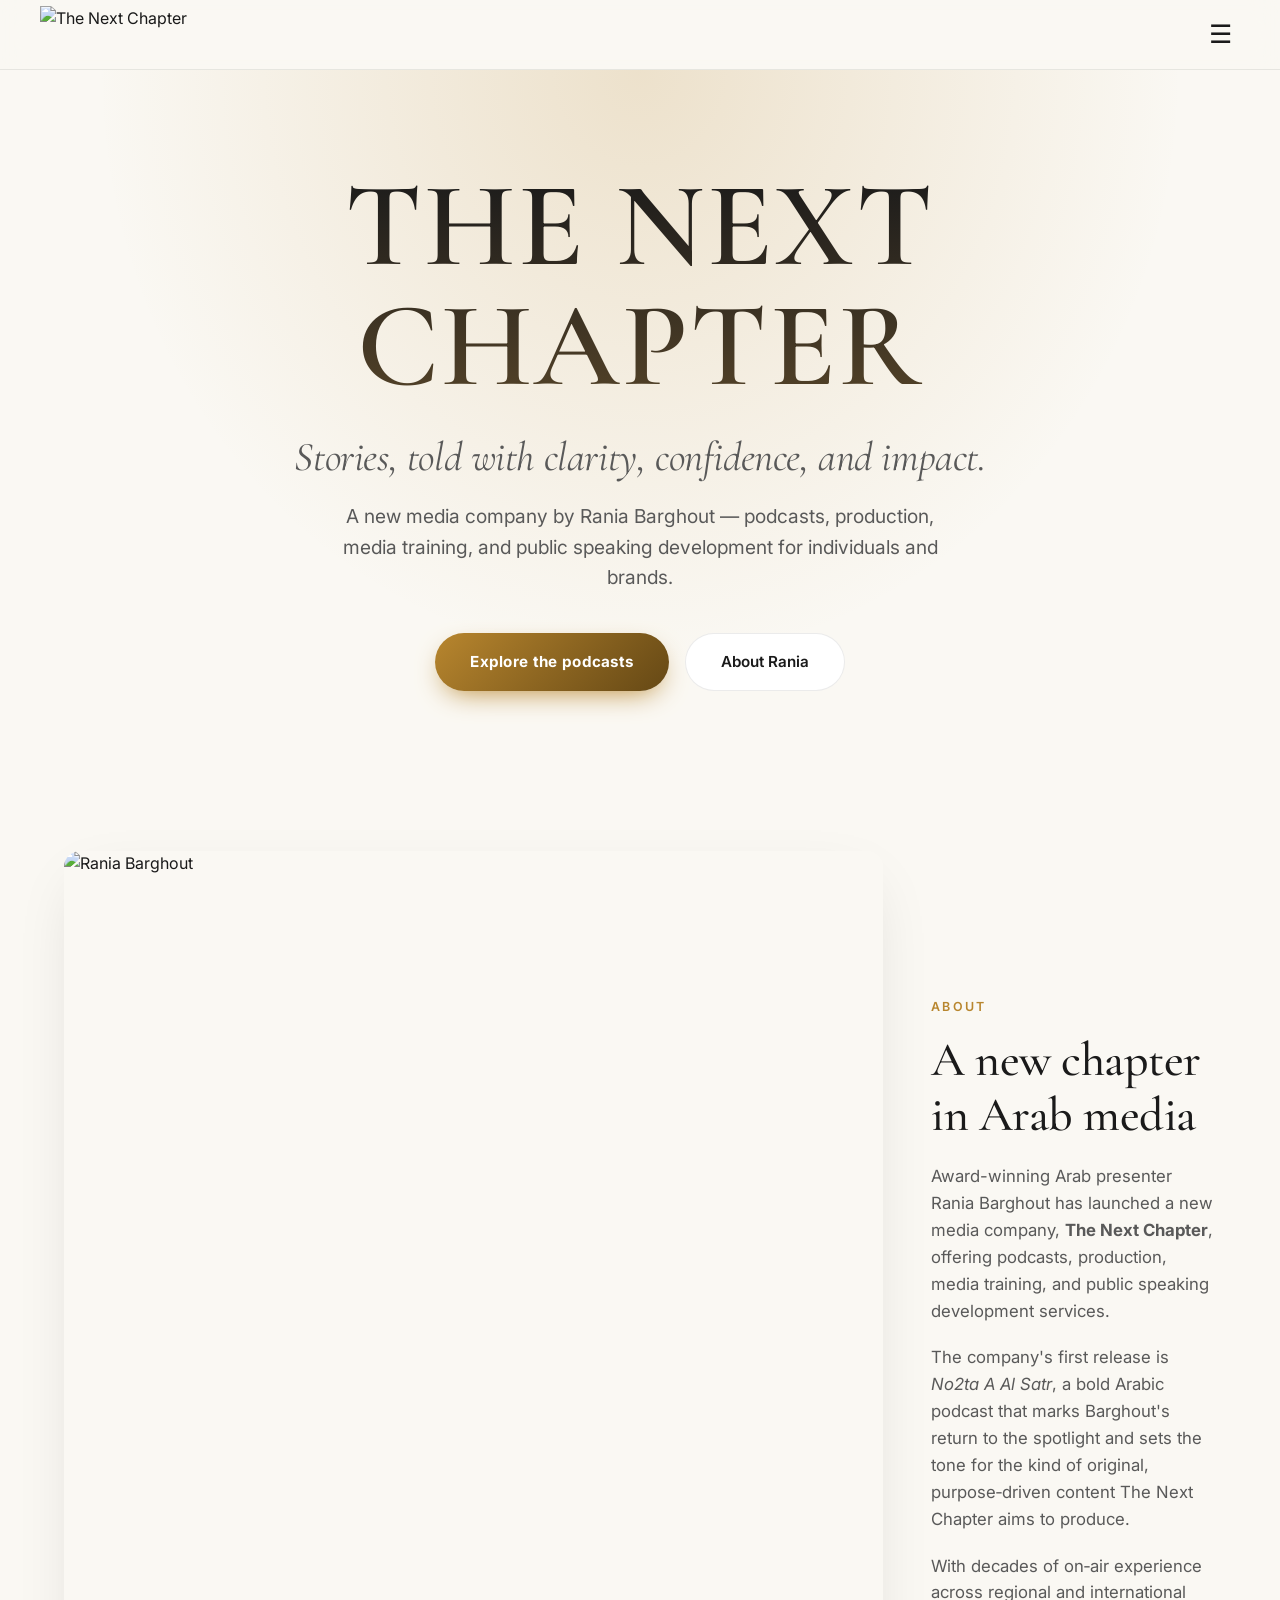
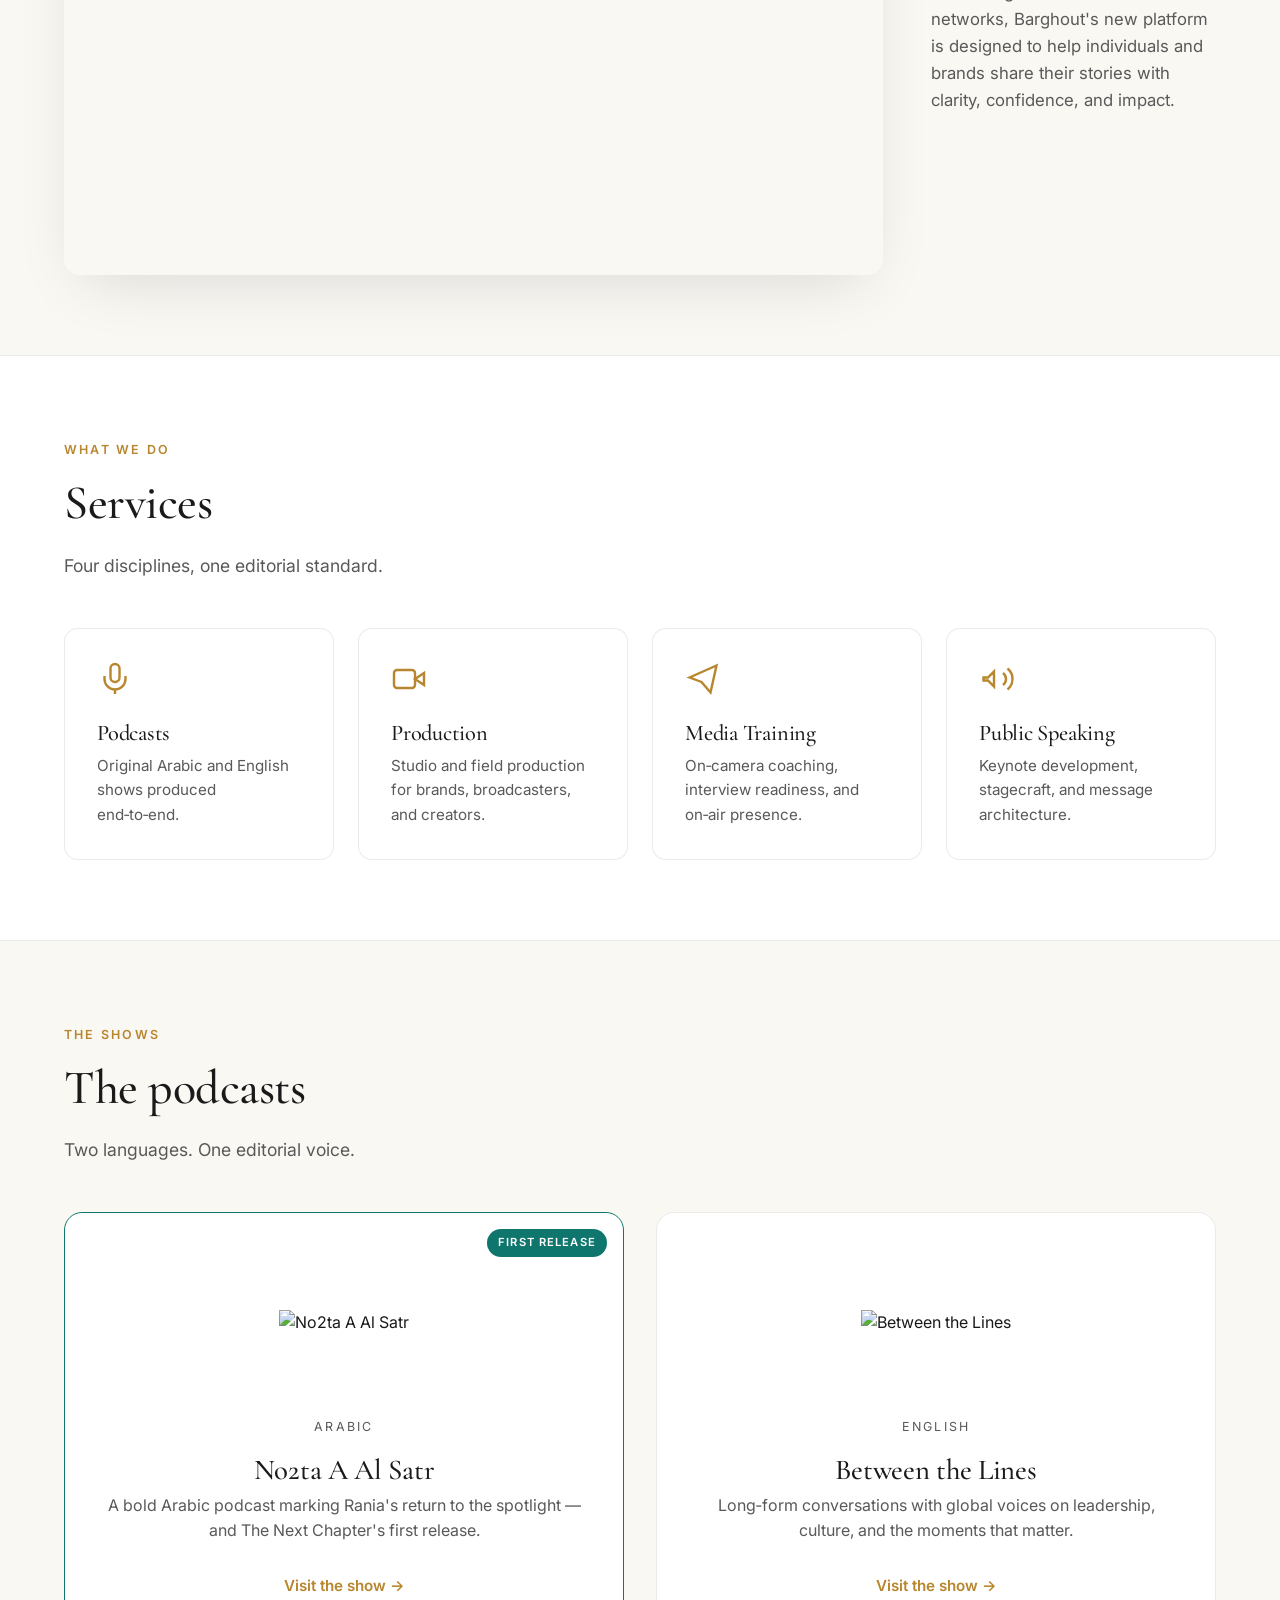
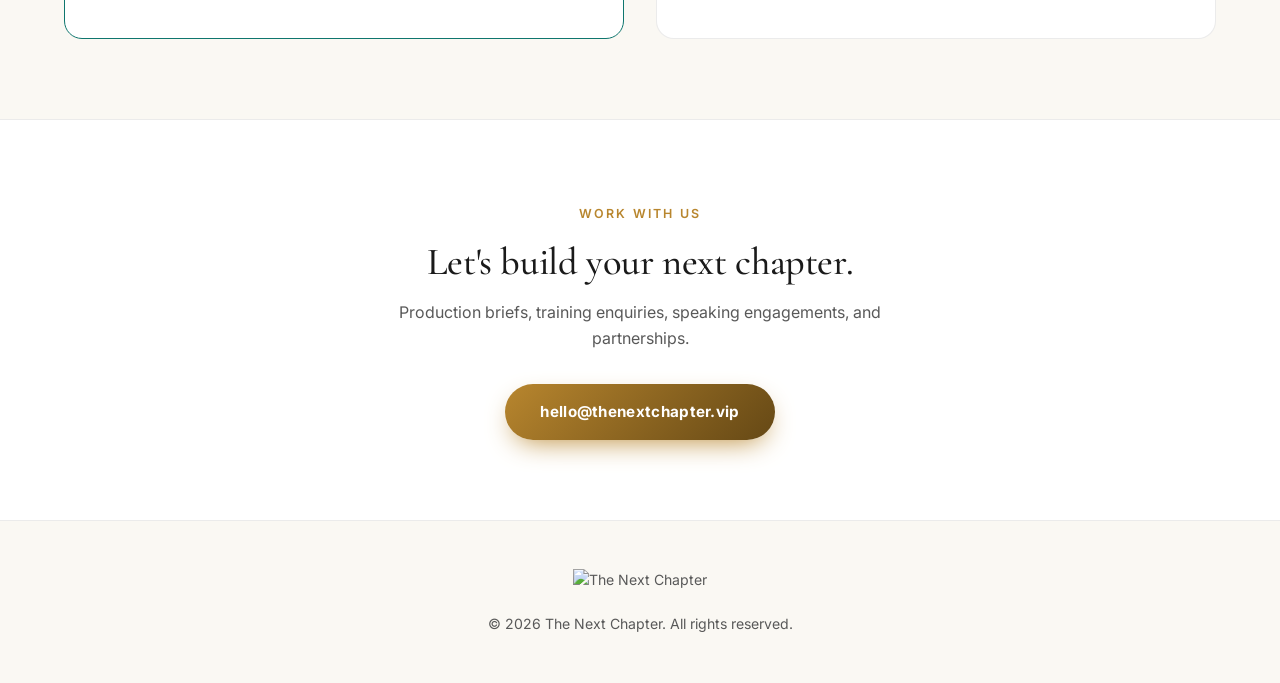
==== public/index.html @ 503af8ea "perf: serve responsive WebP for in-use photos (2MB -> ~83KB) Convert the heavy raster photos to WebP" ====
<!DOCTYPE html>
<html lang="en" dir="ltr">
<head>
  <meta charset="UTF-8">
  <meta name="viewport" content="width=device-width, initial-scale=1.0">
  <meta name="google-site-verification" content="riQlavt5PPJmKYnr7RUgLrCm9GCp0BMAmI5KmS_DDMw" />

  <title>The Next Chapter — Rania Barghout | Podcasts, Production & Media Training</title>
  <meta name="description" content="The Next Chapter is Rania Barghout's media company — podcasts, production, media training, and public speaking development. Home to No2ta A Al Satr and Between the Lines.">
  <meta name="keywords" content="The Next Chapter, Rania Barghout, No2ta A Al Satr, Between the Lines, Arab podcasts, media training, public speaking, production">
  <meta name="author" content="The Next Chapter">

  <link rel="canonical" href="https://thenextchapter.vip/">
  <meta property="og:type" content="website">
  <meta property="og:site_name" content="The Next Chapter">
  <meta property="og:title" content="The Next Chapter — Rania Barghout">
  <meta property="og:description" content="A new media company by Rania Barghout. Podcasts, production, media training, and public speaking development.">
  <meta property="og:url" content="https://thenextchapter.vip/">
  <meta property="og:image" content="https://thenextchapter.vip/__l5e/assets-v1/cdf34ebd-b5c4-424a-a6a2-67d703618b7e/tnc_logo.png">
  <meta name="twitter:card" content="summary_large_image">

  <link rel="icon" type="image/png" href="/__l5e/assets-v1/cdf34ebd-b5c4-424a-a6a2-67d703618b7e/tnc_logo.png">

  <script>
    // Pre-paint theme application (avoid FOUC)
    (function(){
      try {
        var t = localStorage.getItem('tnc-theme') || 'light';
        document.documentElement.setAttribute('data-theme', t);
      } catch(e) {}
    })();
  </script>

  <link rel="preconnect" href="https://fonts.googleapis.com">
  <link rel="preconnect" href="https://fonts.gstatic.com" crossorigin>
  <link href="https://fonts.googleapis.com/css2?family=Cormorant+Garamond:wght@400;500;600;700&family=Inter:wght@300;400;500;600;700&display=swap" rel="stylesheet">

  <style>
    :root {
      --bg: #0a0a0a;
      --bg-elev: #131313;
      --bg-card: #181818;
      --fg: #f5f5f5;
      --fg-muted: #a1a1a1;
      --border: rgba(255,255,255,0.08);
      --accent: #d4a84c;
      --accent-2: #14b8a6;
      --shadow: 0 20px 60px -20px rgba(0,0,0,0.6);
    }
    :root[data-theme="light"] {
      --bg: #faf8f3;
      --bg-elev: #ffffff;
      --bg-card: #ffffff;
      --fg: #1a1a1a;
      --fg-muted: #595959;
      --border: rgba(0,0,0,0.08);
      --accent: #b8862e;
      --accent-2: #0f766e;
      --shadow: 0 20px 60px -20px rgba(0,0,0,0.15);
    }

    * { margin: 0; padding: 0; box-sizing: border-box; }
    html { scroll-behavior: smooth; }
    body {
      font-family: 'Inter', -apple-system, sans-serif;
      background: var(--bg);
      color: var(--fg);
      line-height: 1.6;
      transition: background 0.3s ease, color 0.3s ease;
      -webkit-font-smoothing: antialiased;
    }
    h1, h2, h3 { font-family: 'Cormorant Garamond', serif; font-weight: 500; line-height: 1.15; letter-spacing: -0.01em; }
    a { color: inherit; text-decoration: none; }
    img { max-width: 100%; display: block; }

    .container { max-width: 1200px; margin: 0 auto; padding: 0 1.5rem; }

    /* Header */
    header {
      position: sticky; top: 0; z-index: 50;
      background: color-mix(in oklab, var(--bg) 85%, transparent);
      backdrop-filter: blur(14px);
      border-bottom: 1px solid var(--border);
    }
    .header-row { display: flex; align-items: center; justify-content: space-between; padding: 0.4rem 0; }
    .brand { display: flex; align-items: center; gap: 0.75rem; }
    .brand img { height: 48px; width: auto; }
    @media (min-width: 900px) { .brand img { height: 56px; } }
    .brand img.tnc-dark { display: none; }
    :root[data-theme="dark"] .brand img.tnc-light { display: none; }
    :root[data-theme="dark"] .brand img.tnc-dark  { display: block; filter: invert(1) brightness(1.05); }
    .nav-desktop { display: none; gap: 2rem; align-items: center; }
    .nav-desktop a { font-size: 0.92rem; color: var(--fg-muted); transition: color 0.2s; }
    .nav-desktop a:hover { color: var(--fg); }
    .nav-cta {
      padding: 0.7rem 1.5rem;
      background: linear-gradient(135deg, var(--accent), color-mix(in oklab, var(--accent) 70%, #000));
      color: #ffffff !important;
      border-radius: 999px;
      font-weight: 700;
      font-size: 0.9rem;
      letter-spacing: 0.02em;
      box-shadow: 0 6px 18px -8px var(--accent);
      transition: transform 0.2s, box-shadow 0.2s;
    }
    .nav-cta:hover { transform: translateY(-1px); box-shadow: 0 10px 25px -10px var(--accent); }
    .nav-desktop { display: none !important; }

    .hamburger {
      background: none; border: none; color: var(--fg);
      font-size: 1.6rem; cursor: pointer; padding: 0.25rem 0.5rem;
    }

    /* Drawer */
    .drawer-overlay { position: fixed; inset: 0; background: rgba(0,0,0,0.5); opacity: 0; pointer-events: none; transition: opacity 0.3s; z-index: 60; }
    .drawer-overlay.open { opacity: 1; pointer-events: auto; }
    .drawer {
      position: fixed; top: 0; right: 0; height: 100vh; width: min(320px, 85vw);
      background: var(--bg-elev); border-left: 1px solid var(--border);
      transform: translateX(100%); transition: transform 0.3s ease;
      z-index: 70; display: flex; flex-direction: column; padding: 1.5rem;
    }
    .drawer.open { transform: translateX(0); }
    .drawer-close { align-self: flex-end; background: none; border: none; color: var(--fg); font-size: 1.5rem; cursor: pointer; }
    .drawer nav { margin-top: 2rem; display: flex; flex-direction: column; gap: 1.25rem; }
    .drawer nav a { font-size: 1.1rem; color: var(--fg); }
    .drawer-foot { margin-top: auto; padding-top: 1.5rem; border-top: 1px solid var(--border); display: flex; flex-direction: column; gap: 1rem; }

    .theme-toggle {
      display: inline-flex; align-items: center; gap: 0.6rem;
      padding: 0.6rem 0.9rem; background: var(--bg-card); border: 1px solid var(--border);
      border-radius: 12px; color: var(--fg); cursor: pointer; font-size: 0.9rem; font-family: inherit;
      transition: background 0.2s;
    }
    .theme-toggle:hover { background: color-mix(in oklab, var(--bg-card) 70%, var(--fg) 5%); }
    .theme-toggle .icon { width: 18px; height: 18px; }
    :root[data-theme="light"] .icon-moon { display: none; }
    :root[data-theme="dark"]  .icon-sun  { display: none; }

    /* Hero */
    .hero { padding: 6rem 0 5rem; text-align: center; position: relative; overflow: hidden; }
    .hero::before {
      content: ''; position: absolute; inset: 0;
      background: radial-gradient(ellipse at center top, color-mix(in oklab, var(--accent) 20%, transparent), transparent 60%);
      pointer-events: none;
    }
    .hero-wordmark {
      font-family: 'Cormorant Garamond', serif;
      font-weight: 600;
      font-size: clamp(2.8rem, 10vw, 7.5rem);
      line-height: 1; letter-spacing: 0.02em;
      text-transform: uppercase;
      margin: 0 auto 1.75rem; position: relative;
      background: linear-gradient(180deg, var(--fg) 0%, color-mix(in oklab, var(--fg) 60%, var(--accent) 40%) 100%);
      -webkit-background-clip: text; background-clip: text; color: transparent;
    }
    .hero h1 { font-size: clamp(1.6rem, 3.2vw, 2.6rem); margin-bottom: 1.25rem; position: relative; font-weight: 400; color: var(--fg-muted); font-style: italic; }
    .hero p { font-size: clamp(1rem, 2vw, 1.2rem); color: var(--fg-muted); max-width: 640px; margin: 0 auto 2.5rem; position: relative; }
    .hero-actions { display: flex; gap: 1rem; justify-content: center; flex-wrap: wrap; position: relative; }
    .btn-primary {
      display: inline-flex; align-items: center; gap: 0.5rem;
      padding: 1rem 2.2rem;
      background: linear-gradient(135deg, var(--accent), color-mix(in oklab, var(--accent) 65%, #000));
      color: #ffffff !important;
      border-radius: 999px; font-weight: 700; font-size: 0.95rem; letter-spacing: 0.02em;
      box-shadow: 0 10px 28px -10px var(--accent);
      transition: transform 0.2s, box-shadow 0.2s, filter 0.2s;
    }
    .btn-primary:hover { transform: translateY(-2px); box-shadow: 0 18px 36px -12px var(--accent); filter: brightness(1.05); }
    .btn-ghost {
      padding: 1rem 2.2rem; background: var(--bg-card); color: var(--fg);
      border: 1px solid var(--border); border-radius: 999px;
      font-weight: 600; font-size: 0.95rem;
      transition: border-color 0.2s, background 0.2s, transform 0.2s;
    }
    .btn-ghost:hover { border-color: var(--accent); background: var(--bg-elev); transform: translateY(-2px); }

    /* Sections */
    section.block { padding: 5rem 0; }
    .section-eyebrow { display: inline-block; font-size: 0.78rem; letter-spacing: 0.18em; text-transform: uppercase; color: var(--accent); margin-bottom: 1rem; font-weight: 600; }
    .section-title { font-size: clamp(2rem, 4vw, 3rem); margin-bottom: 1.25rem; }
    .section-lead { font-size: 1.1rem; color: var(--fg-muted); max-width: 720px; }

    .about-grid { display: grid; gap: 3rem; }
    @media (min-width: 900px) { .about-grid { grid-template-columns: 1fr 1.5fr; align-items: center; } }
    .about-portrait {
      width: 100%; aspect-ratio: 4/5; object-fit: cover;
      border-radius: 16px; box-shadow: var(--shadow);
    }
    .about-text p { color: var(--fg-muted); margin-bottom: 1.25rem; font-size: 1.05rem; }

    /* Services */
    .services-grid { display: grid; gap: 1.5rem; grid-template-columns: repeat(auto-fit, minmax(240px, 1fr)); margin-top: 3rem; }
    .service-card {
      background: var(--bg-card); border: 1px solid var(--border);
      border-radius: 14px; padding: 2rem;
      transition: transform 0.25s, border-color 0.25s;
    }
    .service-card:hover { transform: translateY(-4px); border-color: var(--accent); }
    .service-card .icon { width: 36px; height: 36px; color: var(--accent); margin-bottom: 1rem; }
    .service-card h3 { font-size: 1.4rem; margin-bottom: 0.5rem; }
    .service-card p { color: var(--fg-muted); font-size: 0.95rem; }

    /* Podcasts */
    .podcast-grid { display: grid; gap: 2rem; grid-template-columns: 1fr; margin-top: 3rem; }
    @media (min-width: 800px) { .podcast-grid { grid-template-columns: 1fr 1fr; } }
    .podcast-card {
      background: var(--bg-card); border: 1px solid var(--border);
      border-radius: 18px; padding: 2.5rem 2rem; text-align: center;
      transition: transform 0.3s, box-shadow 0.3s, border-color 0.3s;
      position: relative; overflow: hidden;
    }
    .podcast-card.featured { border-color: var(--accent-2); }
    .podcast-card.featured::after {
      content: 'First release'; position: absolute; top: 1rem; right: 1rem;
      background: var(--accent-2); color: #fff; font-size: 0.7rem; letter-spacing: 0.1em;
      padding: 0.3rem 0.7rem; border-radius: 999px; text-transform: uppercase; font-weight: 600;
    }
    .podcast-card:hover { transform: translateY(-6px); box-shadow: var(--shadow); }
    .podcast-card .logo-box {
      height: 140px; display: flex; align-items: center; justify-content: center;
      margin-bottom: 1.5rem;
    }
    .podcast-card .logo-box img { max-height: 130px; width: auto; }
    .podcast-card.btl .logo-box img { display: none; }
    .podcast-card.btl .logo-box img.btl-light { display: block; }
    :root[data-theme="dark"] .podcast-card.btl .logo-box img.btl-light { display: none; }
    :root[data-theme="dark"] .podcast-card.btl .logo-box img.btl-dark  { display: block; filter: invert(1) brightness(1.05); }
    .podcast-card h3 { font-size: 1.8rem; margin-bottom: 0.4rem; }
    .podcast-card .lang { font-size: 0.78rem; letter-spacing: 0.18em; color: var(--fg-muted); text-transform: uppercase; margin-bottom: 1rem; }
    .podcast-card p { color: var(--fg-muted); margin-bottom: 1.5rem; min-height: 3.5rem; }
    .podcast-link {
      display: inline-flex; align-items: center; gap: 0.5rem;
      color: var(--accent); font-weight: 600; font-size: 0.95rem;
    }
    .podcast-link:hover { gap: 0.8rem; transition: gap 0.2s; }

    /* Contact */
    .contact-band {
      background: var(--bg-elev); border-top: 1px solid var(--border); border-bottom: 1px solid var(--border);
      padding: 5rem 0; text-align: center;
    }
    .contact-band h2 { font-size: clamp(1.8rem, 3vw, 2.4rem); margin-bottom: 1rem; }
    .contact-band p { color: var(--fg-muted); margin-bottom: 2rem; max-width: 540px; margin-left: auto; margin-right: auto; }

    /* Footer */
    footer { padding: 3rem 0; text-align: center; color: var(--fg-muted); font-size: 0.88rem; }
    footer .footer-brand { display: flex; align-items: center; justify-content: center; gap: 0.75rem; margin-bottom: 1rem; }
    footer .footer-brand img { height: 28px; }
    :root[data-theme="dark"] footer .footer-brand img { filter: invert(1) brightness(1.05); }

    .reveal { opacity: 0; transform: translateY(20px); transition: opacity 0.7s ease, transform 0.7s ease; }
    .reveal.in { opacity: 1; transform: translateY(0); }
  </style>
</head>
<body>

  <header>
    <div class="container header-row">
      <a href="/" class="brand" aria-label="The Next Chapter">
        <img class="tnc-light" src="/__l5e/assets-v1/cdf34ebd-b5c4-424a-a6a2-67d703618b7e/tnc_logo.png" alt="The Next Chapter">
        <img class="tnc-dark"  src="/__l5e/assets-v1/cdf34ebd-b5c4-424a-a6a2-67d703618b7e/tnc_logo.png" alt="The Next Chapter">
      </a>
      <nav class="nav-desktop" aria-label="Main navigation">
        <a href="#about">About</a>
        <a href="#services">Services</a>
        <a href="#podcasts">Podcasts</a>
        <a href="#contact">Contact</a>
        <button class="theme-toggle" id="theme-toggle-desktop" aria-label="Toggle theme">
          <svg class="icon icon-sun" viewBox="0 0 24 24" fill="none" stroke="currentColor" stroke-width="2" stroke-linecap="round" stroke-linejoin="round"><circle cx="12" cy="12" r="4"/><path d="M12 2v2M12 20v2M4.93 4.93l1.41 1.41M17.66 17.66l1.41 1.41M2 12h2M20 12h2M4.93 19.07l1.41-1.41M17.66 6.34l1.41-1.41"/></svg>
          <svg class="icon icon-moon" viewBox="0 0 24 24" fill="none" stroke="currentColor" stroke-width="2" stroke-linecap="round" stroke-linejoin="round"><path d="M21 12.79A9 9 0 1 1 11.21 3 7 7 0 0 0 21 12.79z"/></svg>
        </button>
      </nav>
      <button class="hamburger" id="hamburger" aria-label="Open menu" aria-expanded="false">☰</button>
    </div>
  </header>

  <div class="drawer-overlay" id="drawer-overlay"></div>
  <aside class="drawer" id="drawer" aria-label="Mobile navigation">
    <button class="drawer-close" id="drawer-close" aria-label="Close menu">✕</button>
    <nav>
      <a href="#about">About</a>
      <a href="#services">Services</a>
      <a href="#podcasts">Podcasts</a>
      <a href="#contact">Contact</a>
      <a href="/btl.html?lang=en">Between the Lines</a>
      <a href="/btl.html?lang=ar">No2ta A Al Satr</a>
      <a href="/apply.html" style="color: var(--accent); font-weight: 700;">Apply here - قدموا هنا</a>
    </nav>
    <div class="drawer-foot">
      <button class="theme-toggle" id="theme-toggle-mobile" aria-label="Toggle theme">
        <svg class="icon icon-sun" viewBox="0 0 24 24" fill="none" stroke="currentColor" stroke-width="2" stroke-linecap="round" stroke-linejoin="round"><circle cx="12" cy="12" r="4"/><path d="M12 2v2M12 20v2M4.93 4.93l1.41 1.41M17.66 17.66l1.41 1.41M2 12h2M20 12h2M4.93 19.07l1.41-1.41M17.66 6.34l1.41-1.41"/></svg>
        <svg class="icon icon-moon" viewBox="0 0 24 24" fill="none" stroke="currentColor" stroke-width="2" stroke-linecap="round" stroke-linejoin="round"><path d="M21 12.79A9 9 0 1 1 11.21 3 7 7 0 0 0 21 12.79z"/></svg>
        <span id="theme-label">Light mode</span>
      </button>
    </div>
  </aside>

  <main>
    <!-- HERO -->
    <section class="hero">
      <div class="container">
        <div class="hero-wordmark">The Next Chapter</div>
        <h1>Stories, told with clarity, confidence, and impact.</h1>
        <p>A new media company by Rania Barghout — podcasts, production, media training, and public speaking development for individuals and brands.</p>
        <div class="hero-actions">
          <a href="#podcasts" class="btn-primary">Explore the podcasts</a>
          <a href="#about" class="btn-ghost">About Rania</a>
        </div>
      </div>
    </section>

    <!-- ABOUT -->
    <section class="block" id="about">
      <div class="container about-grid reveal">
        <picture>
          <source type="image/webp" srcset="/assets/rania_portrait_2-480.webp 480w, /assets/rania_portrait_2.webp 556w" sizes="(max-width: 768px) 80vw, 360px">
          <img class="about-portrait" src="/assets/rania_portrait_2.jpg" alt="Rania Barghout" width="556" height="1024" loading="lazy" decoding="async">
        </picture>
        <div class="about-text">
          <span class="section-eyebrow">About</span>
          <h2 class="section-title">A new chapter in Arab media</h2>
          <p>Award-winning Arab presenter Rania Barghout has launched a new media company, <strong>The Next Chapter</strong>, offering podcasts, production, media training, and public speaking development services.</p>
          <p>The company's first release is <em>No2ta A Al Satr</em>, a bold Arabic podcast that marks Barghout's return to the spotlight and sets the tone for the kind of original, purpose‑driven content The Next Chapter aims to produce.</p>
          <p>With decades of on‑air experience across regional and international networks, Barghout's new platform is designed to help individuals and brands share their stories with clarity, confidence, and impact.</p>
        </div>
      </div>
    </section>

    <!-- SERVICES -->
    <section class="block" id="services" style="background: var(--bg-elev); border-top: 1px solid var(--border); border-bottom: 1px solid var(--border);">
      <div class="container reveal">
        <span class="section-eyebrow">What we do</span>
        <h2 class="section-title">Services</h2>
        <p class="section-lead">Four disciplines, one editorial standard.</p>
        <div class="services-grid">
          <div class="service-card">
            <svg class="icon" viewBox="0 0 24 24" fill="none" stroke="currentColor" stroke-width="1.6"><rect x="9" y="2" width="6" height="12" rx="3"/><path d="M5 10v2a7 7 0 0 0 14 0v-2M12 19v3"/></svg>
            <h3>Podcasts</h3>
            <p>Original Arabic and English shows produced end‑to‑end.</p>
          </div>
          <div class="service-card">
            <svg class="icon" viewBox="0 0 24 24" fill="none" stroke="currentColor" stroke-width="1.6"><rect x="2" y="6" width="14" height="12" rx="2"/><path d="m22 8-6 4 6 4z"/></svg>
            <h3>Production</h3>
            <p>Studio and field production for brands, broadcasters, and creators.</p>
          </div>
          <div class="service-card">
            <svg class="icon" viewBox="0 0 24 24" fill="none" stroke="currentColor" stroke-width="1.6"><path d="M3 11l18-8-4 18-6-7z"/></svg>
            <h3>Media Training</h3>
            <p>On‑camera coaching, interview readiness, and on‑air presence.</p>
          </div>
          <div class="service-card">
            <svg class="icon" viewBox="0 0 24 24" fill="none" stroke="currentColor" stroke-width="1.6"><path d="M3 11h3l4-4v10l-4-4H3zM16 8a5 5 0 0 1 0 8M19 5a9 9 0 0 1 0 14"/></svg>
            <h3>Public Speaking</h3>
            <p>Keynote development, stagecraft, and message architecture.</p>
          </div>
        </div>
      </div>
    </section>

    <!-- PODCASTS -->
    <section class="block" id="podcasts">
      <div class="container reveal">
        <span class="section-eyebrow">The shows</span>
        <h2 class="section-title">The podcasts</h2>
        <p class="section-lead">Two languages. One editorial voice.</p>
        <div class="podcast-grid">
          <a href="/btl.html?lang=ar" class="podcast-card featured">
            <div class="logo-box">
              <img src="/__l5e/assets-v1/88342a43-1d2d-449c-8eca-8fa325bf846e/no2ta_logo.png" alt="No2ta A Al Satr">
            </div>
            <div class="lang">Arabic</div>
            <h3>No2ta A Al Satr</h3>
            <p>A bold Arabic podcast marking Rania's return to the spotlight — and The Next Chapter's first release.</p>
            <span class="podcast-link">Visit the show →</span>
          </a>
          <a href="/btl.html?lang=en" class="podcast-card btl">
            <div class="logo-box">
              <img class="btl-light" src="/__l5e/assets-v1/0e8c2f51-2985-4328-a57d-eaa355b24d6a/btl_logo.webp" alt="Between the Lines">
              <img class="btl-dark"  src="/__l5e/assets-v1/0e8c2f51-2985-4328-a57d-eaa355b24d6a/btl_logo.webp" alt="">
            </div>
            <div class="lang">English</div>
            <h3>Between the Lines</h3>
            <p>Long‑form conversations with global voices on leadership, culture, and the moments that matter.</p>
            <span class="podcast-link">Visit the show →</span>
          </a>
        </div>
      </div>
    </section>

    <!-- CONTACT -->
    <section class="contact-band" id="contact">
      <div class="container">
        <span class="section-eyebrow">Work with us</span>
        <h2>Let's build your next chapter.</h2>
        <p>Production briefs, training enquiries, speaking engagements, and partnerships.</p>
        <a href="mailto:hello@thenextchapter.vip" class="btn-primary">hello@thenextchapter.vip</a>
      </div>
    </section>
  </main>

  <footer>
    <div class="container">
      <div class="footer-brand">
        <img src="/__l5e/assets-v1/cdf34ebd-b5c4-424a-a6a2-67d703618b7e/tnc_logo.png" alt="The Next Chapter">
      </div>
      <p>© <span id="yr"></span> The Next Chapter. All rights reserved.</p>
    </div>
  </footer>

  <script type="application/ld+json">
  {
    "@context": "https://schema.org",
    "@type": "Organization",
    "name": "The Next Chapter",
    "url": "https://thenextchapter.vip/",
    "founder": { "@type": "Person", "name": "Rania Barghout" },
    "description": "A media company by Rania Barghout offering podcasts, production, media training, and public speaking development.",
    "sameAs": []
  }
  </script>

  <script>
    document.getElementById('yr').textContent = new Date().getFullYear();

    // Drawer
    const drawer = document.getElementById('drawer');
    const overlay = document.getElementById('drawer-overlay');
    const openBtn = document.getElementById('hamburger');
    const closeBtn = document.getElementById('drawer-close');
    function openDrawer(){ drawer.classList.add('open'); overlay.classList.add('open'); openBtn.setAttribute('aria-expanded','true'); }
    function closeDrawer(){ drawer.classList.remove('open'); overlay.classList.remove('open'); openBtn.setAttribute('aria-expanded','false'); }
    openBtn.addEventListener('click', openDrawer);
    closeBtn.addEventListener('click', closeDrawer);
    overlay.addEventListener('click', closeDrawer);
    drawer.querySelectorAll('nav a').forEach(a => a.addEventListener('click', closeDrawer));

    // Theme
    function applyTheme(t){
      document.documentElement.setAttribute('data-theme', t);
      try { localStorage.setItem('tnc-theme', t); } catch(e){}
      const lbl = document.getElementById('theme-label');
      if (lbl) lbl.textContent = t === 'dark' ? 'Light mode' : 'Dark mode';
    }
    applyTheme(localStorage.getItem('tnc-theme') || 'light');
    function toggleTheme(){
      const cur = document.documentElement.getAttribute('data-theme');
      applyTheme(cur === 'dark' ? 'light' : 'dark');
    }
    document.getElementById('theme-toggle-desktop').addEventListener('click', toggleTheme);
    document.getElementById('theme-toggle-mobile').addEventListener('click', toggleTheme);

    // Reveal on scroll
    const io = new IntersectionObserver((entries) => {
      entries.forEach(e => { if (e.isIntersecting) { e.target.classList.add('in'); io.unobserve(e.target); } });
    }, { threshold: 0.15 });
    document.querySelectorAll('.reveal').forEach(el => io.observe(el));
  </script>
</body>
</html>
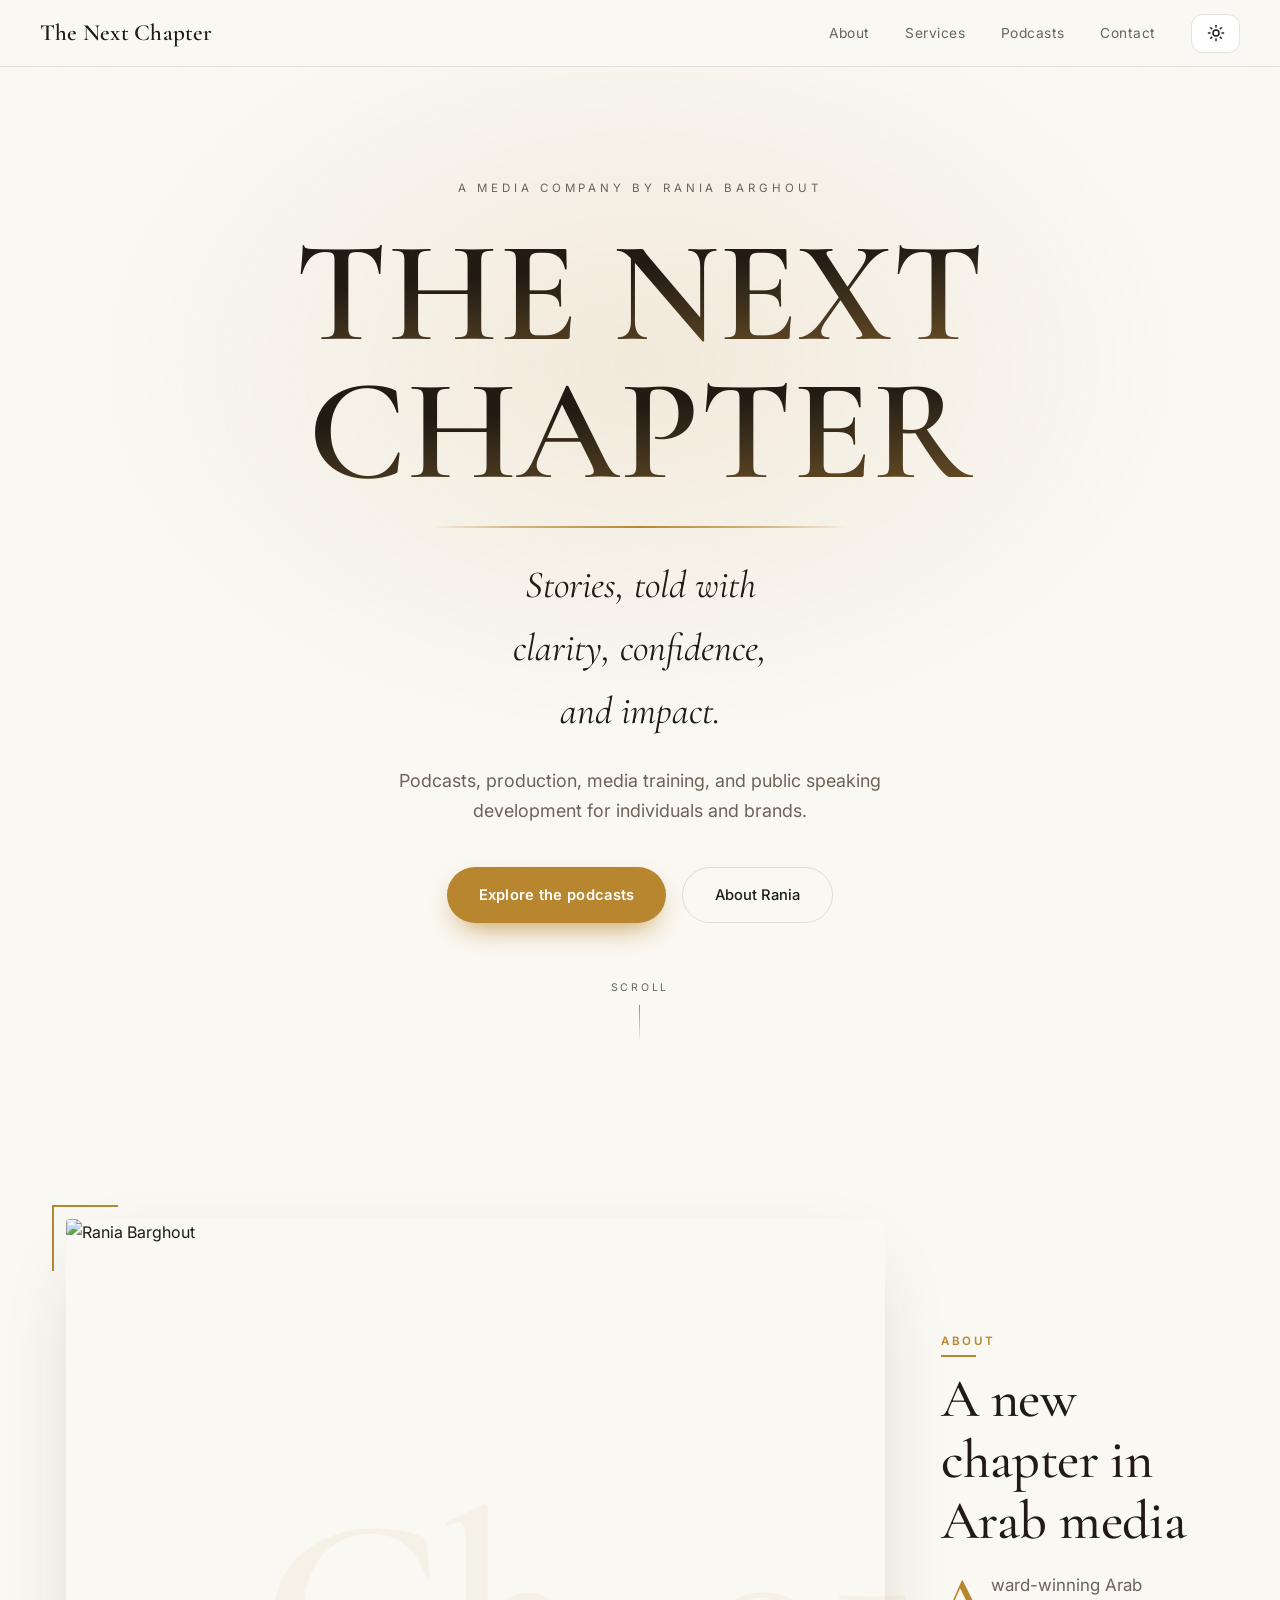
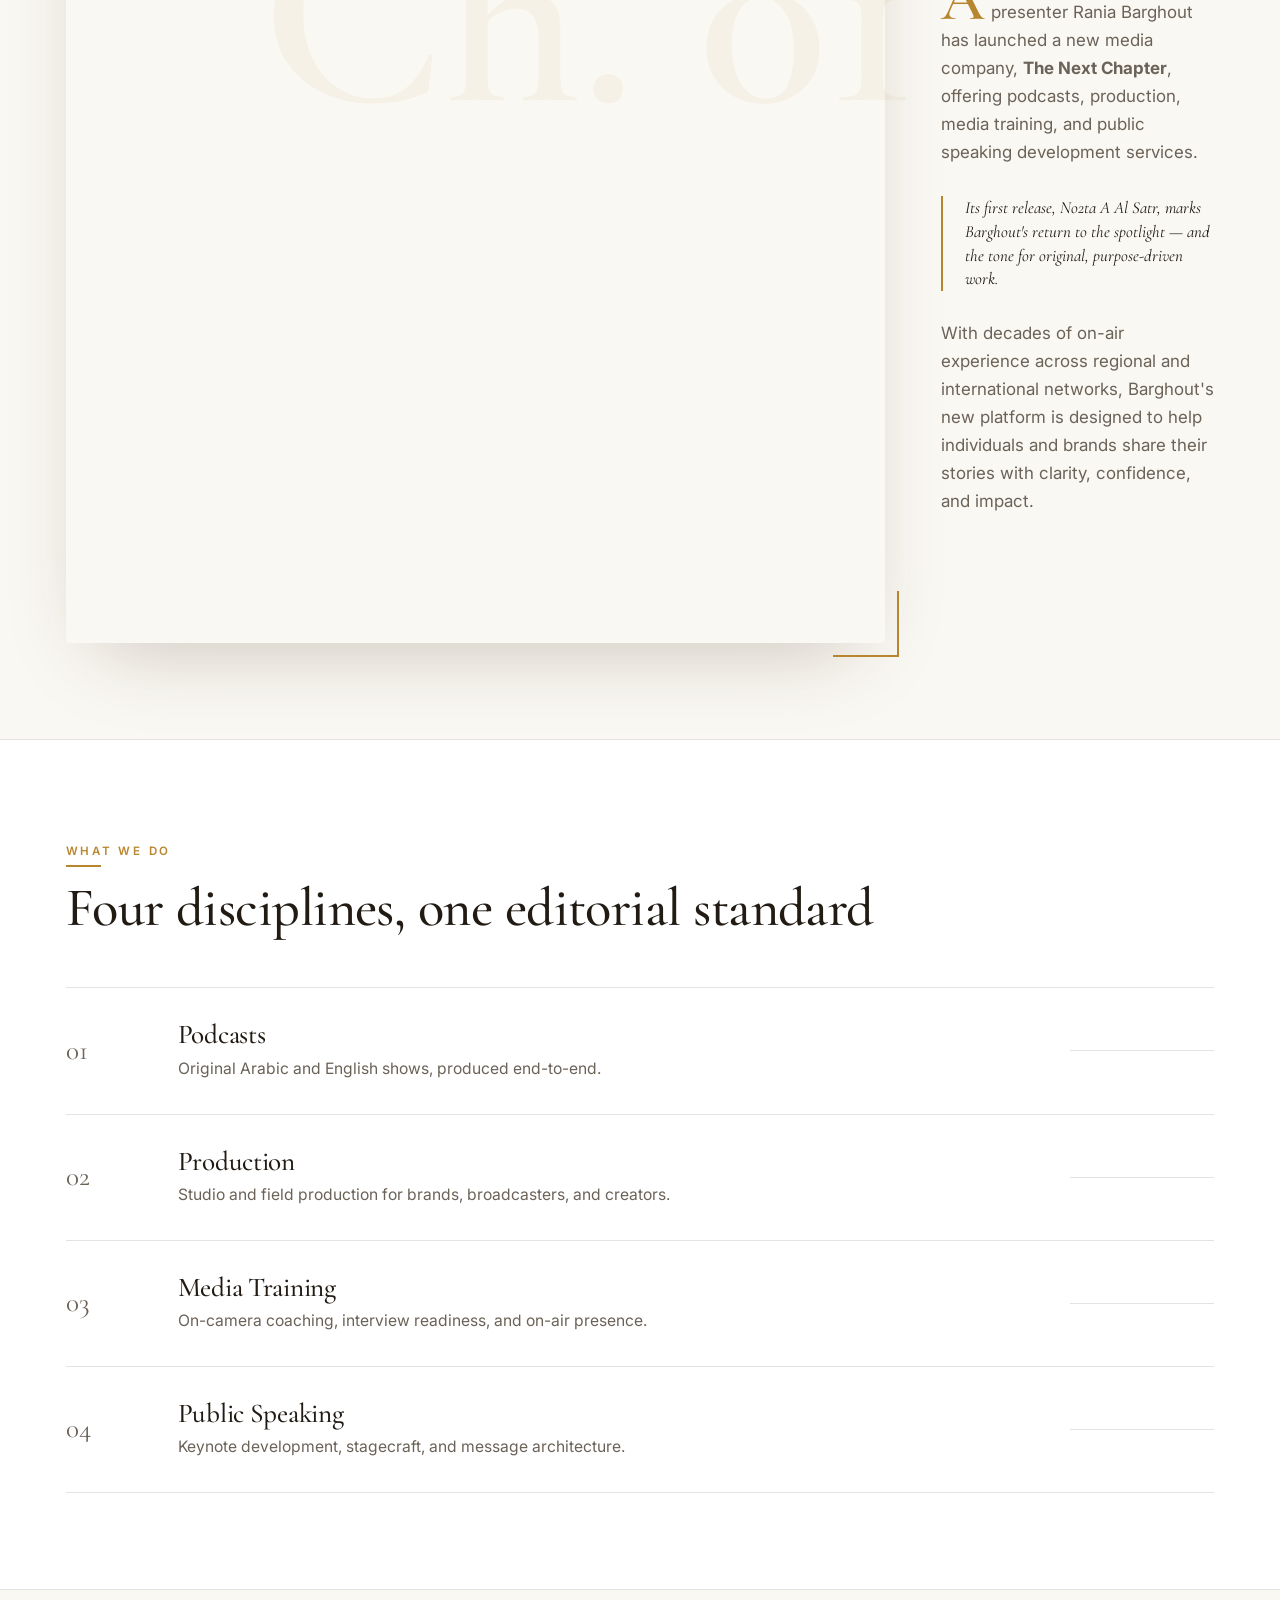
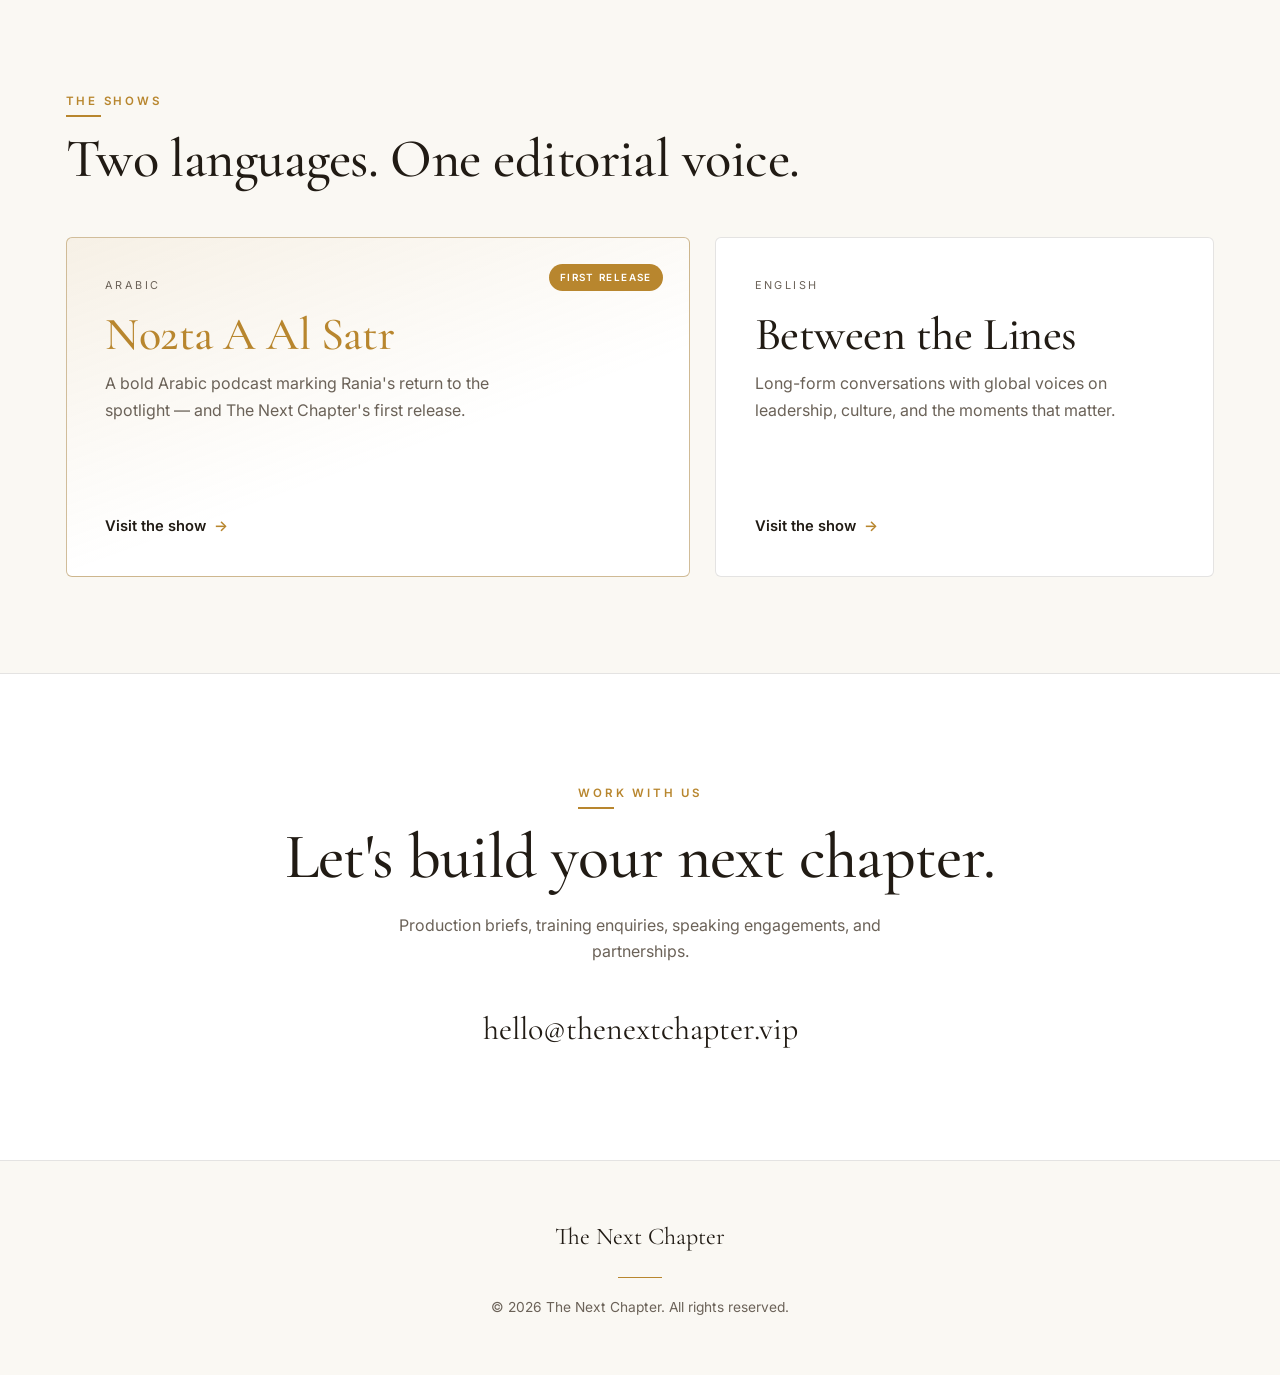
==== commit db71996c: "feat(tnc): The Chapter Turn — editorial homepage showpiece Redesign the TNC landing into a refined e" ====
--- a/public/index.html
+++ b/public/index.html
@@ -22,7 +22,8 @@
   <link rel="icon" type="image/png" href="/__l5e/assets-v1/cdf34ebd-b5c4-424a-a6a2-67d703618b7e/tnc_logo.png">
 
   <script>
-    // Pre-paint theme application (avoid FOUC)
+    // Pre-paint: theme + js gate (avoid FOUC / blank-screen)
+    document.documentElement.classList.add('js');
     (function(){
       try {
         var t = localStorage.getItem('tnc-theme') || 'light';
@@ -33,30 +34,39 @@
 
   <link rel="preconnect" href="https://fonts.googleapis.com">
   <link rel="preconnect" href="https://fonts.gstatic.com" crossorigin>
-  <link href="https://fonts.googleapis.com/css2?family=Cormorant+Garamond:wght@400;500;600;700&family=Inter:wght@300;400;500;600;700&display=swap" rel="stylesheet">
+  <link href="https://fonts.googleapis.com/css2?family=Cormorant+Garamond:ital,wght@0,400;0,500;0,600;0,700;1,400;1,500&family=Inter:wght@300;400;500;600;700&display=swap" rel="stylesheet">
 
   <style>
     :root {
-      --bg: #0a0a0a;
-      --bg-elev: #131313;
-      --bg-card: #181818;
-      --fg: #f5f5f5;
-      --fg-muted: #a1a1a1;
-      --border: rgba(255,255,255,0.08);
-      --accent: #d4a84c;
-      --accent-2: #14b8a6;
-      --shadow: 0 20px 60px -20px rgba(0,0,0,0.6);
-    }
-    :root[data-theme="light"] {
       --bg: #faf8f3;
       --bg-elev: #ffffff;
       --bg-card: #ffffff;
-      --fg: #1a1a1a;
-      --fg-muted: #595959;
-      --border: rgba(0,0,0,0.08);
+      --fg: #211b14;
+      --fg-muted: #6b6258;
+      --border: rgba(34,26,18,0.12);
+      --rule: rgba(184,134,46,0.55);
       --accent: #b8862e;
-      --accent-2: #0f766e;
-      --shadow: 0 20px 60px -20px rgba(0,0,0,0.15);
+      --accent-soft: rgba(184,134,46,0.12);
+      --shadow: 0 30px 80px -32px rgba(60,40,12,0.28);
+      /* motion */
+      --ease-out-expo: cubic-bezier(.16,1,.3,1);
+      --ease-out-quart: cubic-bezier(.25,1,.5,1);
+      --ease-spring: cubic-bezier(.34,1.56,.64,1);
+      --dur-2: 220ms; --dur-3: 400ms; --dur-4: 700ms; --stagger-step: 80ms;
+      --step-hero: clamp(3rem, 12vw, 9rem);
+      --step-h2: clamp(2.1rem, 4.5vw, 3.4rem);
+    }
+    :root[data-theme="dark"] {
+      --bg: #0c0a07;
+      --bg-elev: #15110b;
+      --bg-card: #16120c;
+      --fg: #f3ece0;
+      --fg-muted: #a89c8a;
+      --border: rgba(255,245,225,0.12);
+      --rule: rgba(212,168,76,0.6);
+      --accent: #d4a84c;
+      --accent-soft: rgba(212,168,76,0.12);
+      --shadow: 0 30px 80px -30px rgba(0,0,0,0.7);
     }
 
     * { margin: 0; padding: 0; box-sizing: border-box; }
@@ -65,201 +75,190 @@
       font-family: 'Inter', -apple-system, sans-serif;
       background: var(--bg);
       color: var(--fg);
-      line-height: 1.6;
-      transition: background 0.3s ease, color 0.3s ease;
+      line-height: 1.65;
+      overflow-x: hidden;
+      transition: background 0.4s ease, color 0.4s ease;
       -webkit-font-smoothing: antialiased;
     }
-    h1, h2, h3 { font-family: 'Cormorant Garamond', serif; font-weight: 500; line-height: 1.15; letter-spacing: -0.01em; }
+    /* subtle paper grain */
+    body::before {
+      content: ''; position: fixed; inset: 0; pointer-events: none; z-index: 0; opacity: .5;
+      background-image: url("data:image/svg+xml,%3Csvg xmlns='http://www.w3.org/2000/svg' width='120' height='120'%3E%3Cfilter id='n'%3E%3CfeTurbulence type='fractalNoise' baseFrequency='0.9' numOctaves='2'/%3E%3CfeColorMatrix type='saturate' values='0'/%3E%3C/filter%3E%3Crect width='100%25' height='100%25' filter='url(%23n)' opacity='0.025'/%3E%3C/svg%3E");
+    }
+    header, main, footer { position: relative; z-index: 1; }
+    h1, h2, h3 { font-family: 'Cormorant Garamond', serif; font-weight: 500; line-height: 1.12; letter-spacing: -0.01em; }
     a { color: inherit; text-decoration: none; }
     img { max-width: 100%; display: block; }
-
-    .container { max-width: 1200px; margin: 0 auto; padding: 0 1.5rem; }
+    ::selection { background: var(--accent); color: #fff; }
+
+    .container { max-width: 1200px; margin: 0 auto; padding: 0 1.6rem; }
+
+    /* a11y */
+    :focus-visible { outline: 2px solid var(--accent); outline-offset: 3px; border-radius: 4px; }
+    :focus:not(:focus-visible) { outline: none; }
+    .skip-link { position: fixed; top: .5rem; inset-inline-start: .5rem; z-index: 200; padding: .6rem 1rem; background: var(--accent); color: #fff; font-weight: 700; border-radius: 8px; transform: translateY(-160%); transition: transform .2s; }
+    .skip-link:focus { transform: translateY(0); }
+
+    /* reveal */
+    .reveal { opacity: 1; }
+    .js .reveal { opacity: 0; transform: translateY(22px); transition: opacity var(--dur-4) var(--ease-out-expo), transform var(--dur-4) var(--ease-out-expo); transition-delay: calc(min(var(--i,0),6) * var(--stagger-step)); }
+    .js .reveal.in { opacity: 1; transform: none; }
 
     /* Header */
     header {
       position: sticky; top: 0; z-index: 50;
-      background: color-mix(in oklab, var(--bg) 85%, transparent);
+      background: color-mix(in oklab, var(--bg) 86%, transparent);
       backdrop-filter: blur(14px);
       border-bottom: 1px solid var(--border);
     }
-    .header-row { display: flex; align-items: center; justify-content: space-between; padding: 0.4rem 0; }
-    .brand { display: flex; align-items: center; gap: 0.75rem; }
-    .brand img { height: 48px; width: auto; }
-    @media (min-width: 900px) { .brand img { height: 56px; } }
-    .brand img.tnc-dark { display: none; }
-    :root[data-theme="dark"] .brand img.tnc-light { display: none; }
-    :root[data-theme="dark"] .brand img.tnc-dark  { display: block; filter: invert(1) brightness(1.05); }
-    .nav-desktop { display: none; gap: 2rem; align-items: center; }
-    .nav-desktop a { font-size: 0.92rem; color: var(--fg-muted); transition: color 0.2s; }
+    .header-row { display: flex; align-items: center; justify-content: space-between; padding: 0.85rem 0; gap: 1rem; }
+    .brand { display: inline-flex; align-items: baseline; gap: .5rem; font-family: 'Cormorant Garamond', serif; }
+    .brand .brand-mark { font-size: 1.45rem; font-weight: 600; letter-spacing: .01em; color: var(--fg); }
+    .brand .brand-sub { font-family: 'Inter', sans-serif; font-size: .62rem; letter-spacing: .26em; text-transform: uppercase; color: var(--fg-muted); }
+    .nav-desktop { display: none; gap: 2.2rem; align-items: center; }
+    @media (min-width: 920px) { .nav-desktop { display: flex; } .hamburger { display: none; } }
+    .nav-desktop a { font-size: 0.86rem; letter-spacing: .04em; color: var(--fg-muted); position: relative; padding: .2rem 0; transition: color 0.25s; }
+    .nav-desktop a::after { content: ''; position: absolute; left: 50%; bottom: -2px; width: 0; height: 1px; background: var(--accent); transform: translateX(-50%); transition: width var(--dur-3) var(--ease-out-expo); }
     .nav-desktop a:hover { color: var(--fg); }
-    .nav-cta {
-      padding: 0.7rem 1.5rem;
-      background: linear-gradient(135deg, var(--accent), color-mix(in oklab, var(--accent) 70%, #000));
-      color: #ffffff !important;
-      border-radius: 999px;
-      font-weight: 700;
-      font-size: 0.9rem;
-      letter-spacing: 0.02em;
-      box-shadow: 0 6px 18px -8px var(--accent);
-      transition: transform 0.2s, box-shadow 0.2s;
-    }
-    .nav-cta:hover { transform: translateY(-1px); box-shadow: 0 10px 25px -10px var(--accent); }
-    .nav-desktop { display: none !important; }
-
-    .hamburger {
-      background: none; border: none; color: var(--fg);
-      font-size: 1.6rem; cursor: pointer; padding: 0.25rem 0.5rem;
-    }
+    .nav-desktop a:hover::after { width: 100%; }
+    .hamburger { background: none; border: none; color: var(--fg); font-size: 1.6rem; cursor: pointer; padding: 0.25rem 0.5rem; line-height: 1; }
 
     /* Drawer */
-    .drawer-overlay { position: fixed; inset: 0; background: rgba(0,0,0,0.5); opacity: 0; pointer-events: none; transition: opacity 0.3s; z-index: 60; }
+    .drawer-overlay { position: fixed; inset: 0; background: rgba(0,0,0,0.45); opacity: 0; pointer-events: none; transition: opacity 0.3s; z-index: 60; }
     .drawer-overlay.open { opacity: 1; pointer-events: auto; }
-    .drawer {
-      position: fixed; top: 0; right: 0; height: 100vh; width: min(320px, 85vw);
-      background: var(--bg-elev); border-left: 1px solid var(--border);
-      transform: translateX(100%); transition: transform 0.3s ease;
-      z-index: 70; display: flex; flex-direction: column; padding: 1.5rem;
-    }
+    .drawer { position: fixed; top: 0; right: 0; height: 100vh; width: min(330px, 86vw); background: var(--bg-elev); border-left: 1px solid var(--border); transform: translateX(100%); transition: transform 0.35s var(--ease-out-expo); z-index: 70; display: flex; flex-direction: column; padding: 1.6rem; }
     .drawer.open { transform: translateX(0); }
     .drawer-close { align-self: flex-end; background: none; border: none; color: var(--fg); font-size: 1.5rem; cursor: pointer; }
-    .drawer nav { margin-top: 2rem; display: flex; flex-direction: column; gap: 1.25rem; }
-    .drawer nav a { font-size: 1.1rem; color: var(--fg); }
-    .drawer-foot { margin-top: auto; padding-top: 1.5rem; border-top: 1px solid var(--border); display: flex; flex-direction: column; gap: 1rem; }
-
-    .theme-toggle {
-      display: inline-flex; align-items: center; gap: 0.6rem;
-      padding: 0.6rem 0.9rem; background: var(--bg-card); border: 1px solid var(--border);
-      border-radius: 12px; color: var(--fg); cursor: pointer; font-size: 0.9rem; font-family: inherit;
-      transition: background 0.2s;
-    }
-    .theme-toggle:hover { background: color-mix(in oklab, var(--bg-card) 70%, var(--fg) 5%); }
+    .drawer nav { margin-top: 2rem; display: flex; flex-direction: column; gap: 1.2rem; }
+    .drawer nav a { font-family: 'Cormorant Garamond', serif; font-size: 1.45rem; color: var(--fg); width: fit-content; position: relative; }
+    .drawer nav a::after { content: ''; position: absolute; left: 0; bottom: -1px; width: 100%; height: 1px; background: var(--accent); transform: scaleX(0); transform-origin: left; transition: transform .3s var(--ease-out-expo); }
+    .drawer nav a:hover::after, .drawer nav a:focus-visible::after { transform: scaleX(1); }
+    .drawer-foot { margin-top: auto; padding-top: 1.5rem; border-top: 1px solid var(--border); }
+    .theme-toggle { display: inline-flex; align-items: center; gap: 0.6rem; padding: 0.6rem 0.9rem; background: var(--bg-card); border: 1px solid var(--border); border-radius: 12px; color: var(--fg); cursor: pointer; font-size: 0.9rem; font-family: inherit; transition: background 0.2s, border-color .2s; }
+    .theme-toggle:hover { border-color: var(--accent); }
     .theme-toggle .icon { width: 18px; height: 18px; }
     :root[data-theme="light"] .icon-moon { display: none; }
     :root[data-theme="dark"]  .icon-sun  { display: none; }
 
-    /* Hero */
-    .hero { padding: 6rem 0 5rem; text-align: center; position: relative; overflow: hidden; }
-    .hero::before {
-      content: ''; position: absolute; inset: 0;
-      background: radial-gradient(ellipse at center top, color-mix(in oklab, var(--accent) 20%, transparent), transparent 60%);
-      pointer-events: none;
-    }
-    .hero-wordmark {
-      font-family: 'Cormorant Garamond', serif;
-      font-weight: 600;
-      font-size: clamp(2.8rem, 10vw, 7.5rem);
-      line-height: 1; letter-spacing: 0.02em;
-      text-transform: uppercase;
-      margin: 0 auto 1.75rem; position: relative;
-      background: linear-gradient(180deg, var(--fg) 0%, color-mix(in oklab, var(--fg) 60%, var(--accent) 40%) 100%);
+    /* Hero — The Chapter Turn */
+    .hero { padding: 7rem 0 5rem; text-align: center; position: relative; overflow: hidden; }
+    .hero::before { content: ''; position: absolute; inset: 0; background: radial-gradient(ellipse 60% 50% at center 28%, var(--accent-soft), transparent 70%); pointer-events: none; }
+    .hero-kicker { font-size: .72rem; letter-spacing: .34em; text-transform: uppercase; color: var(--fg-muted); margin-bottom: 1.6rem; opacity: 0; animation: fadeUp .8s var(--ease-out-expo) .1s forwards; }
+    .hero-wordmark { font-family: 'Cormorant Garamond', serif; font-weight: 600; font-size: var(--step-hero); line-height: .96; letter-spacing: .005em; text-transform: uppercase; margin: 0 auto; }
+    .hw-line { display: block; overflow: hidden; padding: 0 .04em; }
+    .hw-inner {
+      display: block; transform: translateY(112%);
+      background: linear-gradient(176deg, var(--fg) 38%, color-mix(in oklab, var(--fg) 35%, var(--accent)) 100%);
       -webkit-background-clip: text; background-clip: text; color: transparent;
-    }
-    .hero h1 { font-size: clamp(1.6rem, 3.2vw, 2.6rem); margin-bottom: 1.25rem; position: relative; font-weight: 400; color: var(--fg-muted); font-style: italic; }
-    .hero p { font-size: clamp(1rem, 2vw, 1.2rem); color: var(--fg-muted); max-width: 640px; margin: 0 auto 2.5rem; position: relative; }
-    .hero-actions { display: flex; gap: 1rem; justify-content: center; flex-wrap: wrap; position: relative; }
+      animation: hwRise 1.05s var(--ease-out-expo) forwards;
+    }
+    .hw-line:nth-child(1) .hw-inner { animation-delay: .18s; }
+    .hw-line:nth-child(2) .hw-inner { animation-delay: .32s; }
+    .hero-rule { width: 0; height: 2px; background: linear-gradient(90deg, transparent, var(--rule) 20%, var(--accent) 50%, var(--rule) 80%, transparent); margin: 1.6rem auto 0; animation: ruleDraw 1.1s var(--ease-out-expo) .9s forwards; }
+    .hero-tagline { font-family: 'Cormorant Garamond', serif; font-style: italic; font-weight: 400; font-size: clamp(1.5rem, 3vw, 2.4rem); color: var(--fg); margin: 1.6rem auto 0; max-width: 18ch; opacity: 0; animation: fadeUp .9s var(--ease-out-expo) 1s forwards; }
+    .hero-sub { font-size: clamp(1rem, 1.5vw, 1.12rem); color: var(--fg-muted); max-width: 580px; margin: 1.4rem auto 2.6rem; opacity: 0; animation: fadeUp .9s var(--ease-out-expo) 1.15s forwards; }
+    .hero-actions { display: flex; gap: 1rem; justify-content: center; flex-wrap: wrap; opacity: 0; animation: fadeUp .9s var(--ease-out-expo) 1.3s forwards; }
+    @keyframes hwRise { to { transform: translateY(0); } }
+    @keyframes ruleDraw { to { width: min(420px, 70%); } }
+    @keyframes fadeUp { from { opacity: 0; transform: translateY(16px); } to { opacity: 1; transform: none; } }
+
     .btn-primary {
-      display: inline-flex; align-items: center; gap: 0.5rem;
-      padding: 1rem 2.2rem;
-      background: linear-gradient(135deg, var(--accent), color-mix(in oklab, var(--accent) 65%, #000));
-      color: #ffffff !important;
-      border-radius: 999px; font-weight: 700; font-size: 0.95rem; letter-spacing: 0.02em;
-      box-shadow: 0 10px 28px -10px var(--accent);
-      transition: transform 0.2s, box-shadow 0.2s, filter 0.2s;
-    }
-    .btn-primary:hover { transform: translateY(-2px); box-shadow: 0 18px 36px -12px var(--accent); filter: brightness(1.05); }
-    .btn-ghost {
-      padding: 1rem 2.2rem; background: var(--bg-card); color: var(--fg);
-      border: 1px solid var(--border); border-radius: 999px;
-      font-weight: 600; font-size: 0.95rem;
-      transition: border-color 0.2s, background 0.2s, transform 0.2s;
-    }
-    .btn-ghost:hover { border-color: var(--accent); background: var(--bg-elev); transform: translateY(-2px); }
+      display: inline-flex; align-items: center; gap: 0.5rem; padding: 0.95rem 2rem;
+      background: var(--accent); color: #fff !important;
+      border-radius: 999px; font-weight: 600; font-size: 0.92rem; letter-spacing: 0.02em;
+      box-shadow: 0 12px 30px -12px var(--accent);
+      transition: transform 0.25s var(--ease-out-quart), box-shadow 0.25s, filter 0.2s;
+    }
+    .btn-primary:hover { transform: translateY(-2px); box-shadow: 0 20px 40px -14px var(--accent); filter: brightness(1.04); }
+    .btn-ghost { padding: 0.95rem 2rem; background: transparent; color: var(--fg); border: 1px solid var(--border); border-radius: 999px; font-weight: 500; font-size: 0.92rem; transition: border-color 0.25s, transform 0.25s var(--ease-out-quart); }
+    .btn-ghost:hover { border-color: var(--accent); transform: translateY(-2px); }
+
+    .hero-cue { display: inline-flex; flex-direction: column; align-items: center; gap: .5rem; margin-top: 3.5rem; font-size: .66rem; letter-spacing: .26em; text-transform: uppercase; color: var(--fg-muted); opacity: 0; animation: fadeUp 1s var(--ease-out-expo) 1.6s forwards; }
+    .hero-cue .cue-line { width: 1px; height: 38px; background: linear-gradient(var(--accent), transparent); }
 
     /* Sections */
-    section.block { padding: 5rem 0; }
-    .section-eyebrow { display: inline-block; font-size: 0.78rem; letter-spacing: 0.18em; text-transform: uppercase; color: var(--accent); margin-bottom: 1rem; font-weight: 600; }
-    .section-title { font-size: clamp(2rem, 4vw, 3rem); margin-bottom: 1.25rem; }
-    .section-lead { font-size: 1.1rem; color: var(--fg-muted); max-width: 720px; }
-
-    .about-grid { display: grid; gap: 3rem; }
-    @media (min-width: 900px) { .about-grid { grid-template-columns: 1fr 1.5fr; align-items: center; } }
-    .about-portrait {
-      width: 100%; aspect-ratio: 4/5; object-fit: cover;
-      border-radius: 16px; box-shadow: var(--shadow);
-    }
-    .about-text p { color: var(--fg-muted); margin-bottom: 1.25rem; font-size: 1.05rem; }
-
-    /* Services */
-    .services-grid { display: grid; gap: 1.5rem; grid-template-columns: repeat(auto-fit, minmax(240px, 1fr)); margin-top: 3rem; }
-    .service-card {
-      background: var(--bg-card); border: 1px solid var(--border);
-      border-radius: 14px; padding: 2rem;
-      transition: transform 0.25s, border-color 0.25s;
-    }
-    .service-card:hover { transform: translateY(-4px); border-color: var(--accent); }
-    .service-card .icon { width: 36px; height: 36px; color: var(--accent); margin-bottom: 1rem; }
-    .service-card h3 { font-size: 1.4rem; margin-bottom: 0.5rem; }
-    .service-card p { color: var(--fg-muted); font-size: 0.95rem; }
-
-    /* Podcasts */
-    .podcast-grid { display: grid; gap: 2rem; grid-template-columns: 1fr; margin-top: 3rem; }
-    @media (min-width: 800px) { .podcast-grid { grid-template-columns: 1fr 1fr; } }
-    .podcast-card {
-      background: var(--bg-card); border: 1px solid var(--border);
-      border-radius: 18px; padding: 2.5rem 2rem; text-align: center;
-      transition: transform 0.3s, box-shadow 0.3s, border-color 0.3s;
-      position: relative; overflow: hidden;
-    }
-    .podcast-card.featured { border-color: var(--accent-2); }
-    .podcast-card.featured::after {
-      content: 'First release'; position: absolute; top: 1rem; right: 1rem;
-      background: var(--accent-2); color: #fff; font-size: 0.7rem; letter-spacing: 0.1em;
-      padding: 0.3rem 0.7rem; border-radius: 999px; text-transform: uppercase; font-weight: 600;
-    }
-    .podcast-card:hover { transform: translateY(-6px); box-shadow: var(--shadow); }
-    .podcast-card .logo-box {
-      height: 140px; display: flex; align-items: center; justify-content: center;
-      margin-bottom: 1.5rem;
-    }
-    .podcast-card .logo-box img { max-height: 130px; width: auto; }
-    .podcast-card.btl .logo-box img { display: none; }
-    .podcast-card.btl .logo-box img.btl-light { display: block; }
-    :root[data-theme="dark"] .podcast-card.btl .logo-box img.btl-light { display: none; }
-    :root[data-theme="dark"] .podcast-card.btl .logo-box img.btl-dark  { display: block; filter: invert(1) brightness(1.05); }
-    .podcast-card h3 { font-size: 1.8rem; margin-bottom: 0.4rem; }
-    .podcast-card .lang { font-size: 0.78rem; letter-spacing: 0.18em; color: var(--fg-muted); text-transform: uppercase; margin-bottom: 1rem; }
-    .podcast-card p { color: var(--fg-muted); margin-bottom: 1.5rem; min-height: 3.5rem; }
-    .podcast-link {
-      display: inline-flex; align-items: center; gap: 0.5rem;
-      color: var(--accent); font-weight: 600; font-size: 0.95rem;
-    }
-    .podcast-link:hover { gap: 0.8rem; transition: gap 0.2s; }
+    section.block { padding: 6rem 0; position: relative; }
+    .section-eyebrow { display: inline-block; font-size: 0.72rem; letter-spacing: 0.24em; text-transform: uppercase; color: var(--accent); margin-bottom: 1.1rem; font-weight: 600; position: relative; }
+    .section-eyebrow::after { content: ''; position: absolute; left: 0; bottom: -.5em; width: 2.2rem; height: 2px; background: var(--accent); transform: scaleX(0); transform-origin: left; transition: transform var(--dur-4) var(--ease-out-expo) .15s; }
+    .reveal.in .section-eyebrow::after { transform: scaleX(1); }
+    .section-title { font-size: var(--step-h2); margin-bottom: 1.25rem; }
+    .section-lead { font-size: 1.12rem; color: var(--fg-muted); max-width: 52ch; }
+
+    /* About */
+    .about-grid { display: grid; gap: 3.5rem; align-items: center; }
+    @media (min-width: 920px) { .about-grid { grid-template-columns: 0.85fr 1.15fr; } }
+    .about-figure { position: relative; }
+    .about-portrait { width: 100%; aspect-ratio: 4/5; object-fit: cover; border-radius: 4px; box-shadow: var(--shadow); position: relative; z-index: 1; }
+    .about-figure::before { content: ''; position: absolute; top: -14px; left: -14px; width: 64px; height: 64px; border-top: 2px solid var(--accent); border-left: 2px solid var(--accent); z-index: 2; }
+    .about-figure::after { content: ''; position: absolute; bottom: -14px; right: -14px; width: 64px; height: 64px; border-bottom: 2px solid var(--accent); border-right: 2px solid var(--accent); z-index: 2; }
+    .about-watermark { position: absolute; top: 50%; right: -4%; transform: translateY(-50%); font-family: 'Cormorant Garamond', serif; font-size: min(22vw, 270px); font-weight: 600; line-height: 1; color: var(--accent); opacity: .06; pointer-events: none; z-index: 0; user-select: none; white-space: nowrap; }
+    .about-text .drop-cap::first-letter { font-family: 'Cormorant Garamond', serif; font-size: 3.6em; line-height: .8; float: left; margin: .08em .12em 0 0; color: var(--accent); font-weight: 600; }
+    .about-text p { color: var(--fg-muted); margin-bottom: 1.25rem; font-size: 1.06rem; }
+    .pull-quote { border-left: 2px solid var(--accent); padding-left: 1.4rem; margin: 1.8rem 0 !important; font-family: 'Cormorant Garamond', serif; font-style: italic; font-size: 1.5rem; line-height: 1.4; color: var(--fg) !important; }
+
+    /* Services — editorial ledger */
+    .services-index { list-style: none; margin-top: 3rem; border-top: 1px solid var(--border); }
+    .svc-row { display: grid; grid-template-columns: auto 1fr; gap: 1.5rem 2rem; align-items: start; padding: 2rem 0; border-bottom: 1px solid var(--border); position: relative; transition: padding-left .35s var(--ease-out-expo); }
+    @media (min-width: 760px) { .svc-row { grid-template-columns: 5rem 1fr 9rem; align-items: center; } }
+    .svc-row::before { content: ''; position: absolute; left: 0; top: 0; bottom: 0; width: 2px; background: var(--accent); transform: scaleY(0); transform-origin: top; transition: transform .4s var(--ease-out-expo); }
+    .svc-row:hover { padding-left: 1.25rem; }
+    .svc-row:hover::before { transform: scaleY(1); }
+    .svc-num { font-family: 'Cormorant Garamond', serif; font-size: 1.7rem; color: var(--fg-muted); transition: color .3s; }
+    .svc-row:hover .svc-num { color: var(--accent); }
+    .svc-body h3 { font-size: 1.7rem; margin-bottom: .3rem; }
+    .svc-body p { color: var(--fg-muted); font-size: .98rem; max-width: 52ch; }
+    .svc-rule { display: none; height: 1px; background: var(--border); position: relative; }
+    @media (min-width: 760px) { .svc-rule { display: block; } }
+    .svc-rule::after { content: ''; position: absolute; right: 0; top: 0; height: 100%; width: 0; background: var(--accent); transition: width .4s var(--ease-out-expo); }
+    .svc-row:hover .svc-rule::after { width: 100%; }
+
+    /* Podcasts — editorial covers */
+    .podcast-grid { display: grid; gap: 1.6rem; grid-template-columns: 1fr; margin-top: 3rem; }
+    @media (min-width: 860px) { .podcast-grid { grid-template-columns: 1.25fr 1fr; } }
+    .podcast-card { display: flex; flex-direction: column; justify-content: space-between; min-height: 340px; background: var(--bg-card); border: 1px solid var(--border); border-radius: 6px; padding: 2.4rem; position: relative; overflow: hidden; transition: transform 0.4s var(--ease-out-expo), box-shadow 0.4s, border-color 0.3s; }
+    .podcast-card::after { content: ''; position: absolute; left: 2.4rem; right: 2.4rem; bottom: 2rem; height: 1px; background: var(--accent); transform: scaleX(0); transform-origin: left; transition: transform .5s var(--ease-out-expo); }
+    .podcast-card:hover { transform: translateY(-6px); box-shadow: var(--shadow); border-color: var(--accent); }
+    .podcast-card:hover::after { transform: scaleX(1); }
+    .podcast-card.featured { background: linear-gradient(160deg, var(--accent-soft), transparent 60%), var(--bg-card); border-color: color-mix(in oklab, var(--accent) 40%, var(--border)); }
+    .pc-badge { position: absolute; top: 1.6rem; right: 1.6rem; background: var(--accent); color: #fff; font-size: 0.62rem; letter-spacing: 0.14em; padding: 0.32rem 0.7rem; border-radius: 999px; text-transform: uppercase; font-weight: 600; }
+    .pc-lang { font-size: 0.68rem; letter-spacing: 0.22em; color: var(--fg-muted); text-transform: uppercase; margin-bottom: .9rem; }
+    .podcast-card h3 { font-size: clamp(2rem, 3.6vw, 3rem); margin-bottom: 0.6rem; }
+    .podcast-card.featured h3 { color: var(--accent); }
+    .pc-desc { color: var(--fg-muted); margin-bottom: 2.5rem; max-width: 40ch; }
+    .podcast-link { display: inline-flex; align-items: center; gap: 0.5rem; color: var(--fg); font-weight: 600; font-size: 0.92rem; align-self: flex-start; }
+    .podcast-link .pl-arrow { color: var(--accent); transition: transform .3s var(--ease-out-expo); }
+    .podcast-card:hover .pl-arrow { transform: translateX(6px); }
 
     /* Contact */
-    .contact-band {
-      background: var(--bg-elev); border-top: 1px solid var(--border); border-bottom: 1px solid var(--border);
-      padding: 5rem 0; text-align: center;
-    }
-    .contact-band h2 { font-size: clamp(1.8rem, 3vw, 2.4rem); margin-bottom: 1rem; }
-    .contact-band p { color: var(--fg-muted); margin-bottom: 2rem; max-width: 540px; margin-left: auto; margin-right: auto; }
+    .contact-band { background: var(--bg-elev); border-top: 1px solid var(--border); border-bottom: 1px solid var(--border); padding: 6.5rem 0; text-align: center; }
+    .contact-band h2 { font-size: clamp(2.2rem, 5vw, 4rem); margin-bottom: 1.2rem; }
+    .contact-band p { color: var(--fg-muted); margin: 0 auto 2.4rem; max-width: 540px; }
+    .contact-email { display: inline-block; font-family: 'Cormorant Garamond', serif; font-size: clamp(1.4rem, 3vw, 2rem); color: var(--fg); position: relative; }
+    .contact-email::after { content: ''; position: absolute; left: 0; bottom: -2px; width: 100%; height: 1px; background: var(--accent); transform: scaleX(0); transform-origin: left; transition: transform .4s var(--ease-out-expo); }
+    .contact-email:hover::after { transform: scaleX(1); }
 
     /* Footer */
-    footer { padding: 3rem 0; text-align: center; color: var(--fg-muted); font-size: 0.88rem; }
-    footer .footer-brand { display: flex; align-items: center; justify-content: center; gap: 0.75rem; margin-bottom: 1rem; }
-    footer .footer-brand img { height: 28px; }
-    :root[data-theme="dark"] footer .footer-brand img { filter: invert(1) brightness(1.05); }
-
-    .reveal { opacity: 0; transform: translateY(20px); transition: opacity 0.7s ease, transform 0.7s ease; }
-    .reveal.in { opacity: 1; transform: translateY(0); }
+    footer { padding: 3.5rem 0; text-align: center; color: var(--fg-muted); font-size: 0.86rem; }
+    .footer-mark { font-family: 'Cormorant Garamond', serif; font-size: 1.5rem; color: var(--fg); margin-bottom: .4rem; display: inline-block; }
+    .footer-rule { width: 44px; height: 1px; background: var(--accent); margin: .9rem auto 1.1rem; }
+
+    @media (max-width: 600px) { .hero { padding: 5rem 0 4rem; } .about-watermark { display: none; } }
+
+    @media (prefers-reduced-motion: reduce) {
+      html { scroll-behavior: auto; }
+      *, *::before, *::after { animation-duration: .001ms !important; animation-iteration-count: 1 !important; transition-duration: .001ms !important; }
+      .hw-inner { transform: none; } .hero-rule { width: min(420px,70%); }
+      .hero-kicker, .hero-tagline, .hero-sub, .hero-actions, .hero-cue { opacity: 1; }
+    }
   </style>
 </head>
 <body>
+  <a href="#about" class="skip-link">Skip to content</a>
 
   <header>
     <div class="container header-row">
       <a href="/" class="brand" aria-label="The Next Chapter">
-        <img class="tnc-light" src="/__l5e/assets-v1/cdf34ebd-b5c4-424a-a6a2-67d703618b7e/tnc_logo.png" alt="The Next Chapter">
-        <img class="tnc-dark"  src="/__l5e/assets-v1/cdf34ebd-b5c4-424a-a6a2-67d703618b7e/tnc_logo.png" alt="The Next Chapter">
+        <span class="brand-mark">The Next Chapter</span>
       </a>
       <nav class="nav-desktop" aria-label="Main navigation">
         <a href="#about">About</a>
@@ -285,7 +284,7 @@
       <a href="#contact">Contact</a>
       <a href="/btl.html?lang=en">Between the Lines</a>
       <a href="/btl.html?lang=ar">No2ta A Al Satr</a>
-      <a href="/apply.html" style="color: var(--accent); font-weight: 700;">Apply here - قدموا هنا</a>
+      <a href="/apply.html" style="color: var(--accent); font-weight: 700;">Apply here — قدموا هنا</a>
     </nav>
     <div class="drawer-foot">
       <button class="theme-toggle" id="theme-toggle-mobile" aria-label="Toggle theme">
@@ -296,33 +295,41 @@
     </div>
   </aside>
 
-  <main>
+  <main id="main">
     <!-- HERO -->
     <section class="hero">
       <div class="container">
-        <div class="hero-wordmark">The Next Chapter</div>
-        <h1>Stories, told with clarity, confidence, and impact.</h1>
-        <p>A new media company by Rania Barghout — podcasts, production, media training, and public speaking development for individuals and brands.</p>
+        <p class="hero-kicker">A media company by Rania Barghout</p>
+        <h1 class="hero-wordmark" aria-label="The Next Chapter">
+          <span class="hw-line"><span class="hw-inner">The Next</span></span>
+          <span class="hw-line"><span class="hw-inner">Chapter</span></span>
+        </h1>
+        <div class="hero-rule" aria-hidden="true"></div>
+        <p class="hero-tagline">Stories, told with clarity, confidence, and impact.</p>
+        <p class="hero-sub">Podcasts, production, media training, and public speaking development for individuals and brands.</p>
         <div class="hero-actions">
-          <a href="#podcasts" class="btn-primary">Explore the podcasts</a>
+          <a href="#podcasts" class="btn-primary u-magnetic">Explore the podcasts</a>
           <a href="#about" class="btn-ghost">About Rania</a>
         </div>
+        <div class="hero-cue" aria-hidden="true"><span>Scroll</span><span class="cue-line"></span></div>
       </div>
     </section>
 
     <!-- ABOUT -->
     <section class="block" id="about">
       <div class="container about-grid reveal">
-        <picture>
-          <source type="image/webp" srcset="/assets/rania_portrait_2-480.webp 480w, /assets/rania_portrait_2.webp 556w" sizes="(max-width: 768px) 80vw, 360px">
-          <img class="about-portrait" src="/assets/rania_portrait_2.jpg" alt="Rania Barghout" width="556" height="1024" loading="lazy" decoding="async">
-        </picture>
+        <div class="about-figure">
+          <picture>
+            <source type="image/webp" srcset="/assets/rania_portrait_2-480.webp 480w, /assets/rania_portrait_2.webp 556w" sizes="(max-width: 768px) 80vw, 360px">
+            <img class="about-portrait" src="/assets/rania_portrait_2.jpg" alt="Rania Barghout" width="556" height="1024" loading="lazy" decoding="async">
+          </picture>
+        </div>
         <div class="about-text">
           <span class="section-eyebrow">About</span>
           <h2 class="section-title">A new chapter in Arab media</h2>
-          <p>Award-winning Arab presenter Rania Barghout has launched a new media company, <strong>The Next Chapter</strong>, offering podcasts, production, media training, and public speaking development services.</p>
-          <p>The company's first release is <em>No2ta A Al Satr</em>, a bold Arabic podcast that marks Barghout's return to the spotlight and sets the tone for the kind of original, purpose‑driven content The Next Chapter aims to produce.</p>
-          <p>With decades of on‑air experience across regional and international networks, Barghout's new platform is designed to help individuals and brands share their stories with clarity, confidence, and impact.</p>
+          <p class="drop-cap">Award-winning Arab presenter Rania Barghout has launched a new media company, <strong>The Next Chapter</strong>, offering podcasts, production, media training, and public speaking development services.</p>
+          <p class="pull-quote">Its first release, <em>No2ta A Al Satr</em>, marks Barghout's return to the spotlight — and the tone for original, purpose-driven work.</p>
+          <p>With decades of on-air experience across regional and international networks, Barghout's new platform is designed to help individuals and brands share their stories with clarity, confidence, and impact.</p>
         </div>
       </div>
     </section>
@@ -331,30 +338,29 @@
     <section class="block" id="services" style="background: var(--bg-elev); border-top: 1px solid var(--border); border-bottom: 1px solid var(--border);">
       <div class="container reveal">
         <span class="section-eyebrow">What we do</span>
-        <h2 class="section-title">Services</h2>
-        <p class="section-lead">Four disciplines, one editorial standard.</p>
-        <div class="services-grid">
-          <div class="service-card">
-            <svg class="icon" viewBox="0 0 24 24" fill="none" stroke="currentColor" stroke-width="1.6"><rect x="9" y="2" width="6" height="12" rx="3"/><path d="M5 10v2a7 7 0 0 0 14 0v-2M12 19v3"/></svg>
-            <h3>Podcasts</h3>
-            <p>Original Arabic and English shows produced end‑to‑end.</p>
-          </div>
-          <div class="service-card">
-            <svg class="icon" viewBox="0 0 24 24" fill="none" stroke="currentColor" stroke-width="1.6"><rect x="2" y="6" width="14" height="12" rx="2"/><path d="m22 8-6 4 6 4z"/></svg>
-            <h3>Production</h3>
-            <p>Studio and field production for brands, broadcasters, and creators.</p>
-          </div>
-          <div class="service-card">
-            <svg class="icon" viewBox="0 0 24 24" fill="none" stroke="currentColor" stroke-width="1.6"><path d="M3 11l18-8-4 18-6-7z"/></svg>
-            <h3>Media Training</h3>
-            <p>On‑camera coaching, interview readiness, and on‑air presence.</p>
-          </div>
-          <div class="service-card">
-            <svg class="icon" viewBox="0 0 24 24" fill="none" stroke="currentColor" stroke-width="1.6"><path d="M3 11h3l4-4v10l-4-4H3zM16 8a5 5 0 0 1 0 8M19 5a9 9 0 0 1 0 14"/></svg>
-            <h3>Public Speaking</h3>
-            <p>Keynote development, stagecraft, and message architecture.</p>
-          </div>
-        </div>
+        <h2 class="section-title">Four disciplines, one editorial standard</h2>
+        <ol class="services-index">
+          <li class="svc-row">
+            <span class="svc-num">01</span>
+            <div class="svc-body"><h3>Podcasts</h3><p>Original Arabic and English shows, produced end-to-end.</p></div>
+            <span class="svc-rule" aria-hidden="true"></span>
+          </li>
+          <li class="svc-row">
+            <span class="svc-num">02</span>
+            <div class="svc-body"><h3>Production</h3><p>Studio and field production for brands, broadcasters, and creators.</p></div>
+            <span class="svc-rule" aria-hidden="true"></span>
+          </li>
+          <li class="svc-row">
+            <span class="svc-num">03</span>
+            <div class="svc-body"><h3>Media Training</h3><p>On-camera coaching, interview readiness, and on-air presence.</p></div>
+            <span class="svc-rule" aria-hidden="true"></span>
+          </li>
+          <li class="svc-row">
+            <span class="svc-num">04</span>
+            <div class="svc-body"><h3>Public Speaking</h3><p>Keynote development, stagecraft, and message architecture.</p></div>
+            <span class="svc-rule" aria-hidden="true"></span>
+          </li>
+        </ol>
       </div>
     </section>
 
@@ -362,27 +368,24 @@
     <section class="block" id="podcasts">
       <div class="container reveal">
         <span class="section-eyebrow">The shows</span>
-        <h2 class="section-title">The podcasts</h2>
-        <p class="section-lead">Two languages. One editorial voice.</p>
+        <h2 class="section-title">Two languages. One editorial voice.</h2>
         <div class="podcast-grid">
           <a href="/btl.html?lang=ar" class="podcast-card featured">
-            <div class="logo-box">
-              <img src="/__l5e/assets-v1/88342a43-1d2d-449c-8eca-8fa325bf846e/no2ta_logo.png" alt="No2ta A Al Satr">
+            <span class="pc-badge">First release</span>
+            <div>
+              <div class="pc-lang">Arabic</div>
+              <h3>No2ta A Al Satr</h3>
+              <p class="pc-desc">A bold Arabic podcast marking Rania's return to the spotlight — and The Next Chapter's first release.</p>
             </div>
-            <div class="lang">Arabic</div>
-            <h3>No2ta A Al Satr</h3>
-            <p>A bold Arabic podcast marking Rania's return to the spotlight — and The Next Chapter's first release.</p>
-            <span class="podcast-link">Visit the show →</span>
+            <span class="podcast-link">Visit the show <span class="pl-arrow" aria-hidden="true">→</span></span>
           </a>
           <a href="/btl.html?lang=en" class="podcast-card btl">
-            <div class="logo-box">
-              <img class="btl-light" src="/__l5e/assets-v1/0e8c2f51-2985-4328-a57d-eaa355b24d6a/btl_logo.webp" alt="Between the Lines">
-              <img class="btl-dark"  src="/__l5e/assets-v1/0e8c2f51-2985-4328-a57d-eaa355b24d6a/btl_logo.webp" alt="">
+            <div>
+              <div class="pc-lang">English</div>
+              <h3>Between the Lines</h3>
+              <p class="pc-desc">Long-form conversations with global voices on leadership, culture, and the moments that matter.</p>
             </div>
-            <div class="lang">English</div>
-            <h3>Between the Lines</h3>
-            <p>Long‑form conversations with global voices on leadership, culture, and the moments that matter.</p>
-            <span class="podcast-link">Visit the show →</span>
+            <span class="podcast-link">Visit the show <span class="pl-arrow" aria-hidden="true">→</span></span>
           </a>
         </div>
       </div>
@@ -390,20 +393,19 @@
 
     <!-- CONTACT -->
     <section class="contact-band" id="contact">
-      <div class="container">
+      <div class="container reveal">
         <span class="section-eyebrow">Work with us</span>
         <h2>Let's build your next chapter.</h2>
         <p>Production briefs, training enquiries, speaking engagements, and partnerships.</p>
-        <a href="mailto:hello@thenextchapter.vip" class="btn-primary">hello@thenextchapter.vip</a>
+        <a href="mailto:hello@thenextchapter.vip" class="contact-email">hello@thenextchapter.vip</a>
       </div>
     </section>
   </main>
 
   <footer>
     <div class="container">
-      <div class="footer-brand">
-        <img src="/__l5e/assets-v1/cdf34ebd-b5c4-424a-a6a2-67d703618b7e/tnc_logo.png" alt="The Next Chapter">
-      </div>
+      <a href="/" class="footer-mark">The Next Chapter</a>
+      <div class="footer-rule"></div>
       <p>© <span id="yr"></span> The Next Chapter. All rights reserved.</p>
     </div>
   </footer>
@@ -450,11 +452,54 @@
     document.getElementById('theme-toggle-desktop').addEventListener('click', toggleTheme);
     document.getElementById('theme-toggle-mobile').addEventListener('click', toggleTheme);
 
-    // Reveal on scroll
-    const io = new IntersectionObserver((entries) => {
-      entries.forEach(e => { if (e.isIntersecting) { e.target.classList.add('in'); io.unobserve(e.target); } });
-    }, { threshold: 0.15 });
-    document.querySelectorAll('.reveal').forEach(el => io.observe(el));
+    // Resilient reveal — visible by default; animate in; never strand hidden.
+    (function(){
+      const els = document.querySelectorAll('.reveal');
+      if (!els.length) return;
+      const showAll = () => els.forEach(e => e.classList.add('in'));
+      const reduce = window.matchMedia && matchMedia('(prefers-reduced-motion: reduce)').matches;
+      if (reduce || !('IntersectionObserver' in window)) { showAll(); return; }
+      const io = new IntersectionObserver((entries) => {
+        entries.forEach(e => { if (e.isIntersecting) { e.target.classList.add('in'); io.unobserve(e.target); } });
+      }, { threshold: 0.14, rootMargin: '0px 0px -8% 0px' });
+      els.forEach(el => io.observe(el));
+      setTimeout(showAll, 2500);
+    })();
+
+    // Chapter watermark counter-scroll parallax + magnetic CTA
+    (function(){
+      const reduce = window.matchMedia && matchMedia('(prefers-reduced-motion: reduce)').matches;
+      if (reduce) return;
+      const about = document.getElementById('about');
+      let wm;
+      if (about) {
+        wm = document.createElement('span');
+        wm.className = 'about-watermark'; wm.setAttribute('aria-hidden','true'); wm.textContent = 'Ch. 01';
+        about.querySelector('.about-figure') ? about.querySelector('.about-figure').appendChild(wm) : null;
+      }
+      let ticking = false;
+      const onScroll = () => {
+        if (wm) {
+          const r = wm.getBoundingClientRect();
+          const off = (window.innerHeight/2 - (r.top + r.height/2)) * 0.08;
+          wm.style.transform = `translateY(calc(-50% + ${off.toFixed(1)}px))`;
+        }
+        ticking = false;
+      };
+      window.addEventListener('scroll', () => { if (!ticking) { ticking = true; requestAnimationFrame(onScroll); } }, { passive: true });
+      onScroll();
+
+      // magnetic button
+      document.querySelectorAll('.u-magnetic').forEach(el => {
+        el.addEventListener('pointermove', (e) => {
+          const r = el.getBoundingClientRect();
+          const mx = (e.clientX - r.left - r.width/2) / r.width;
+          const my = (e.clientY - r.top - r.height/2) / r.height;
+          el.style.transform = `translate(${(mx*8).toFixed(1)}px, ${(my*8 - 2).toFixed(1)}px)`;
+        });
+        el.addEventListener('pointerleave', () => { el.style.transform = ''; });
+      });
+    })();
   </script>
 </body>
 </html>
